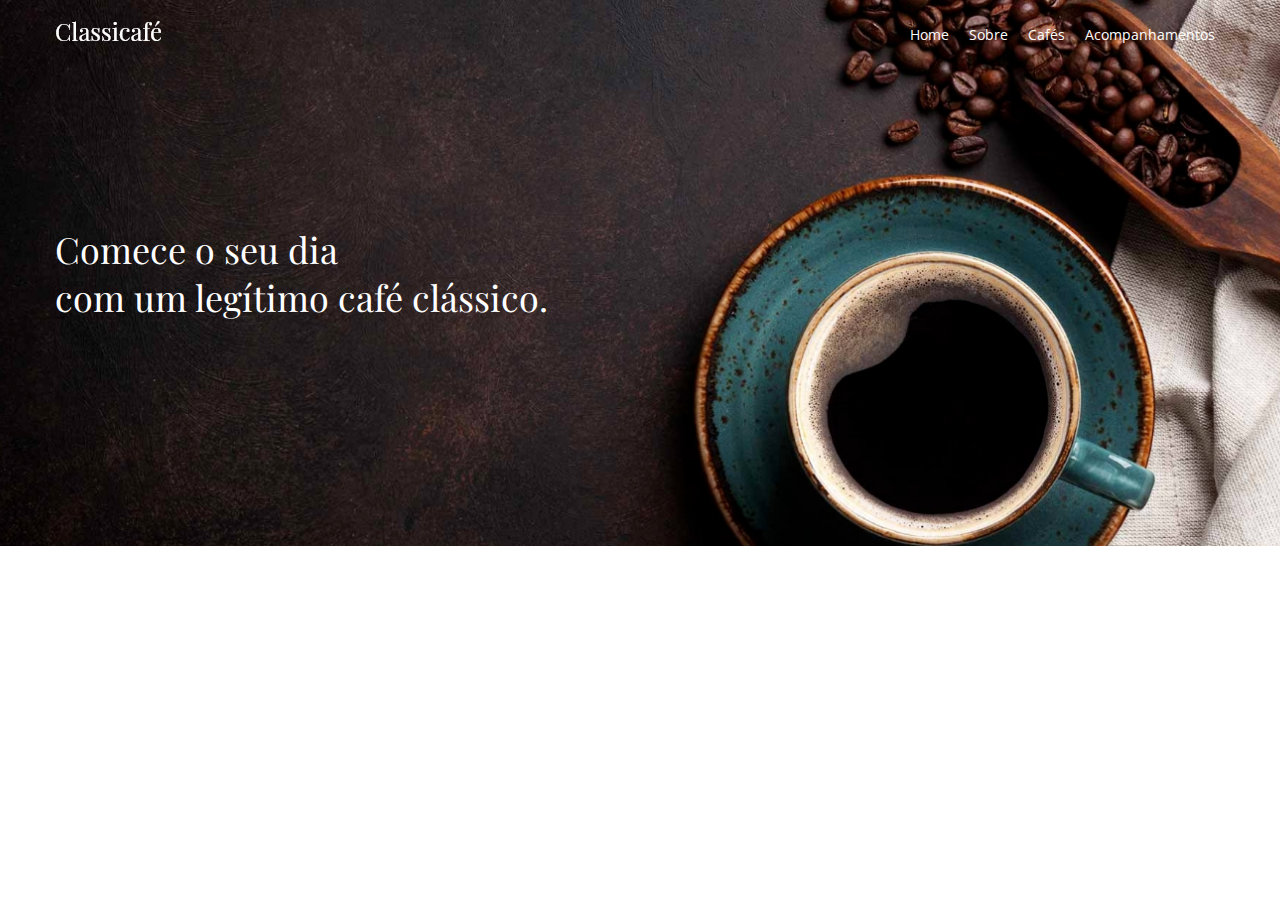
==== index.html @ 206b1750 "Initial commit" ====
<!DOCTYPE html>
<html>

<head>
    <title>Classicafé</title>
    <meta charset="utf-8">
    <meta name="viewport" content="width=device-width, initial-scale=1, shrink-to-fit=no">
    <link rel="stylesheet" type="text/css" href="css/style.css">
</head>

<body>

    <header class="menu">
        <div class="container">
            <a class="menu-logo" href="#"><img src="img/logo.png" alt="Classicafé"></a>
            <nav class="menu-nav">
                <ul>
                    <li><a href="#">Home</a></li>
                    <li><a href="#">Sobre</a></li>
                    <li><a href="#">Cafés</a></li>
                    <li><a href="#">Acompanhamentos</a></li>
                </ul>
            </nav>
        </div>
    </header>

    <main class="intro">
        <div class="container">
            <h1>Comece o seu dia <br>com um legítimo café clássico.</h1>
        </div>
    </main>

</body>

</html>
---- css/style.css ----
@import url('https://fonts.googleapis.com/css?family=Playfair+Display&display=swap');
@import url('https://fonts.googleapis.com/css?family=Open+Sans&display=swap');

/* Reset */

body, h1, h2, h3, p, ul {
    padding: 0px;
    margin: 0px;
}

body {
    font-family: 'Playfair Display', serif;
    color: #252525;
}

* {
    box-sizing: border-box;
}

.container {
    display: flex;
    max-width: 1170px;
    margin: 0 auto;
}

/* Menu */

.menu {
    background: transparent;
    padding: 15px 0;
    position: absolute;
    width: 100%;
}

.menu-nav a {
    text-decoration: none;
    color: #fff;
    font-family: 'Open Sans', sans-serif;
    font-size: 0.875em;
    padding: 10px;
}

.menu-nav {
    flex: 1;
    align-self: center;
}

.menu-nav ul {
    float: right;
    display: flex;
    list-style: none;
}

/* Intro */

.intro {
    background: url('../img/bg-intro.jpg') no-repeat center center;
    background-size: cover;
    color: #fff;
    padding: 225px 0;
}

.intro h1{
    font-size: 2.25em;
    font-weight: normal;
}
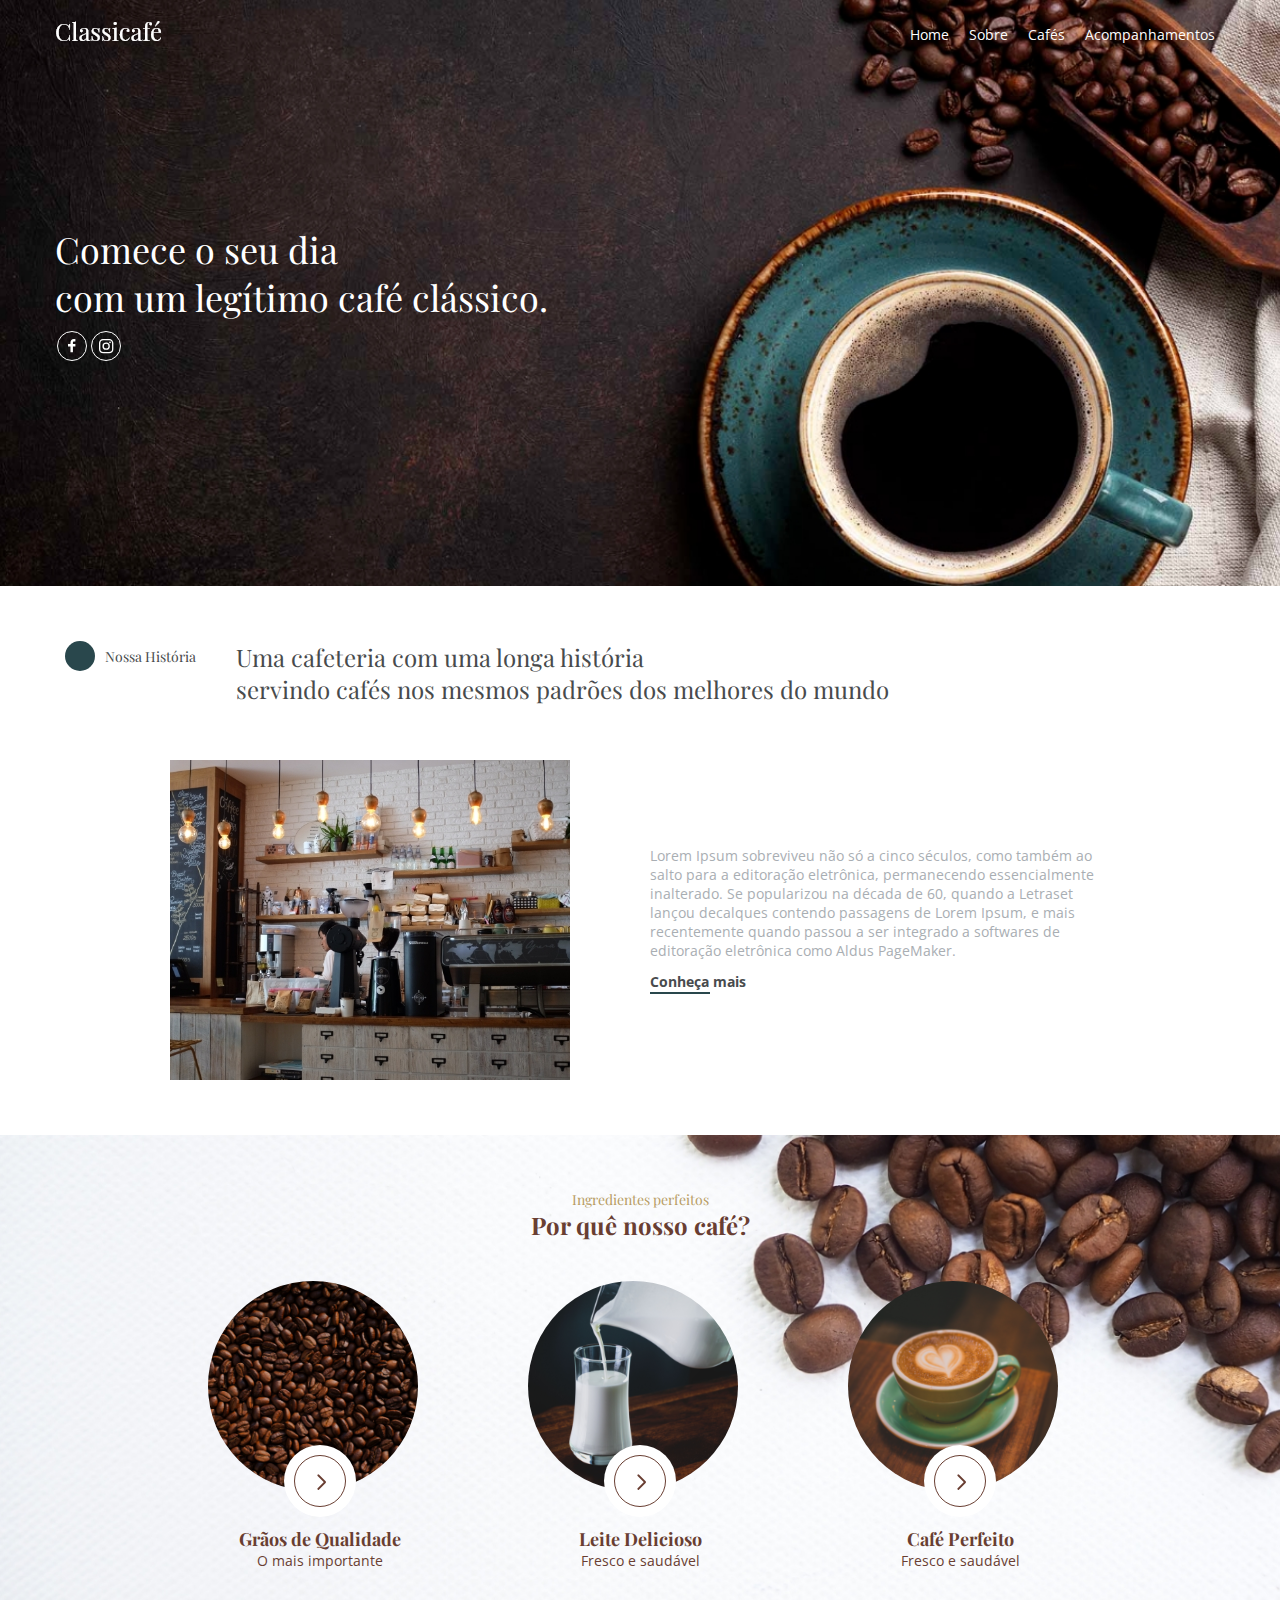
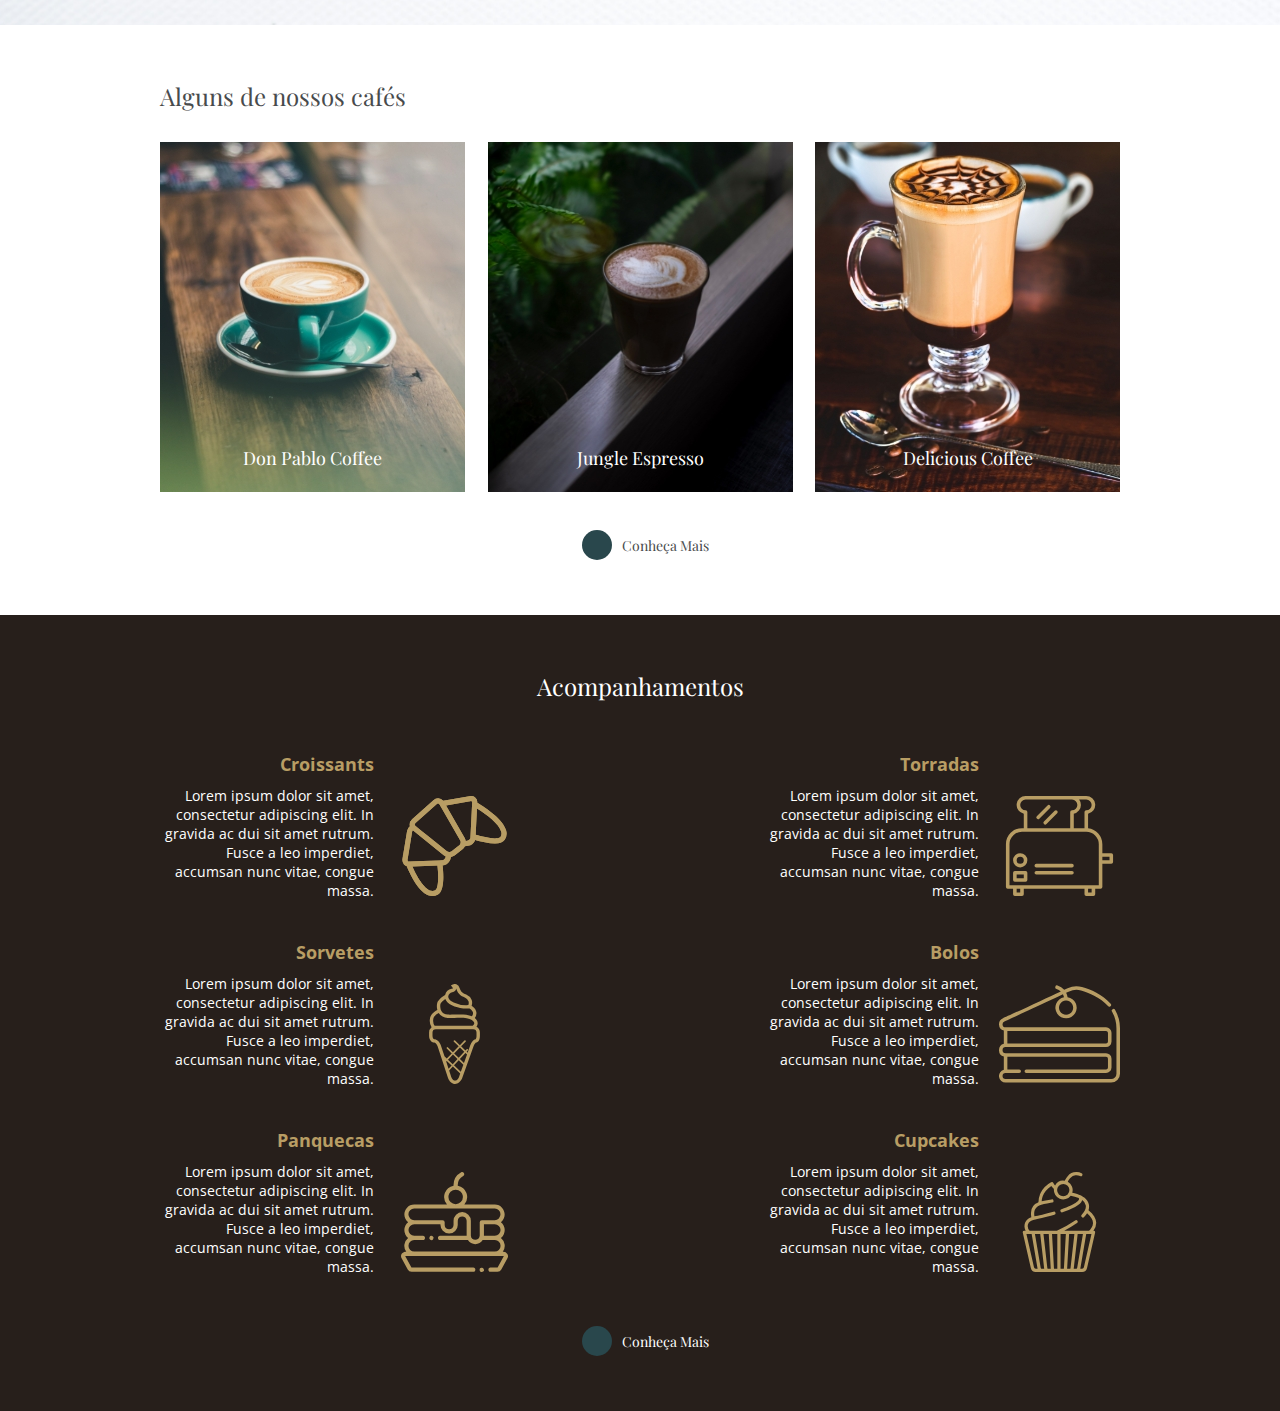
==== commit 0b238aa0: "Added sobre, ingredientes perfeitos, cafes and acompanhamentos sections" ====
--- a/index.html
+++ b/index.html
@@ -25,10 +25,154 @@
     </header>
 
     <main class="intro">
-        <div class="container">
+        <div class="intro-texto container">
             <h1>Comece o seu dia <br>com um legítimo café clássico.</h1>
+            <div class="redes-sociais">
+                <a href="https://www.facebook.com/" target="_blank"><i class="fa fa-facebook"></i></a>
+                <a href="https://www.instagram.com/" target="_blank"><i class="fa fa-instagram"></i></a>
+            </div>
         </div>
     </main>
+
+    <section class="sobre">
+        <div class="sobre-titulo container">
+            <a href="#">
+                <p>Nossa História</p>
+            </a>
+            <h2>Uma cafeteria com uma longa história <br>servindo cafés nos mesmos padrões dos melhores do mundo
+            </h2>
+        </div>
+
+        <div class="sobre-conteudo container">
+            <div class="sobre-img">
+                <img src="img/sobre/sobre-ambiente.jpg" alt="Ambiente da Classicafé">
+            </div>
+            <div class="sobre-info">
+                <p>Lorem Ipsum sobreviveu não só a cinco séculos, como também ao salto para a editoração eletrônica,
+                    permanecendo essencialmente inalterado. Se popularizou na década de 60, quando a Letraset lançou
+                    decalques contendo passagens de Lorem Ipsum, e mais recentemente quando passou a ser integrado a
+                    softwares de editoração eletrônica como Aldus PageMaker.</p>
+                <a href="#">Conheça mais</a>
+            </div>
+        </div>
+    </section>
+
+    <section class="ingredientes-perfeitos">
+        <h3>Ingredientes perfeitos</h3>
+        <h2>Por quê nosso café?</h2>
+        <div class="container">
+            <div class="ingredientes-item">
+                <img src="img/ingredientes-perfeitos/ingredientes-item-1.png" alt="Grãos de café">
+                <a href="#"><img class="play-icon" src="img/ingredientes-perfeitos/play.png" alt=""></a>
+                <h2>Grãos de Qualidade</h2>
+                <p>O mais importante</p>
+            </div>
+            <div class="ingredientes-item">
+                <img src="img/ingredientes-perfeitos/ingredientes-item-2.png" alt="Leite fresco">
+                <a href="#"><img class="play-icon" src="img/ingredientes-perfeitos/play.png" alt=""></a>
+                <h2>Leite Delicioso</h2>
+                <p>Fresco e saudável</p>
+            </div>
+            <div class="ingredientes-item">
+                <img src="img/ingredientes-perfeitos/ingredientes-item-3.png" alt="Café perfeito">
+                <a href="#"><img class="play-icon" src="img/ingredientes-perfeitos/play.png" alt=""></a>
+                <h2>Café Perfeito</h2>
+                <p>Fresco e saudável</p>
+            </div>
+        </div>
+        <div></div>
+    </section>
+
+    <section class="cafes">
+        <h2>Alguns de nossos cafés</h2>
+        <div class="container">
+            <div class="cafes-item">
+                <img src="img/cafes/cafe-item-1.jpg" alt="Don Pablo Coffee">
+                <p>Don Pablo Coffee</p>
+            </div>
+            <div class="cafes-item">
+                <img src="img/cafes/cafe-item-2.jpg" alt="Jungle Espresso">
+                <p>Jungle Espresso</p>
+            </div>
+            <div class="cafes-item">
+                <img src="img/cafes/cafe-item-3.jpg" alt="Delicious Coffee">
+                <p>Delicious Coffee</p>
+            </div>
+        </div>
+        <a href="#">
+            <p>Conheça Mais</p>
+        </a>
+    </section>
+
+    <section class="acompanhamentos">
+        <h2>Acompanhamentos</h2>
+        <div class="container">
+            <div class="acompanhamentos-item">
+                <div class="acompanhamentos-item-texto">
+                    <h3>Croissants</h3>
+                    <p>Lorem ipsum dolor sit amet, consectetur adipiscing elit. In gravida ac dui sit amet rutrum. Fusce
+                        a
+                        leo imperdiet, accumsan nunc vitae, congue massa.</p>
+                </div>
+                <img src="img/acompanhamentos/croissant.svg" alt="">
+            </div>
+            <div class="acompanhamentos-item">
+                <div class="acompanhamentos-item-texto">
+                    <h3>Torradas</h3>
+                    <p>Lorem ipsum dolor sit amet, consectetur adipiscing elit. In gravida ac dui sit amet rutrum. Fusce
+                        a
+                        leo imperdiet, accumsan nunc vitae, congue massa.</p>
+                </div>
+                <img src="img/acompanhamentos/torrada.svg" alt="">
+            </div>
+
+        </div>
+        <div class="container">
+            <div class="acompanhamentos-item">
+                <div class="acompanhamentos-item-texto">
+                    <h3>Sorvetes</h3>
+                    <p>Lorem ipsum dolor sit amet, consectetur adipiscing elit. In gravida ac dui sit amet rutrum. Fusce
+                        a
+                        leo imperdiet, accumsan nunc vitae, congue massa.</p>
+                </div>
+                <img src="img/acompanhamentos/sorvete.svg" alt="">
+            </div>
+            <div class="acompanhamentos-item">
+                <div class="acompanhamentos-item-texto">
+                    <h3>Bolos</h3>
+                    <p>Lorem ipsum dolor sit amet, consectetur adipiscing elit. In gravida ac dui sit amet rutrum. Fusce
+                        a
+                        leo imperdiet, accumsan nunc vitae, congue massa.</p>
+                </div>
+                <img src="img/acompanhamentos/bolo.svg" alt="">
+            </div>
+
+        </div>
+        <div class="container">
+            <div class="acompanhamentos-item">
+                <div class="acompanhamentos-item-texto">
+                    <h3>Panquecas</h3>
+                    <p>Lorem ipsum dolor sit amet, consectetur adipiscing elit. In gravida ac dui sit amet rutrum. Fusce
+                        a
+                        leo imperdiet, accumsan nunc vitae, congue massa.</p>
+                </div>
+                <img src="img/acompanhamentos/panqueca.svg" alt="">
+            </div>
+            <div class="acompanhamentos-item">
+                <div class="acompanhamentos-item-texto">
+                    <h3>Cupcakes</h3>
+                    <p>Lorem ipsum dolor sit amet, consectetur adipiscing elit. In gravida ac dui sit amet rutrum. Fusce
+                        a
+                        leo imperdiet, accumsan nunc vitae, congue massa.</p>
+                </div>
+                <img src="img/acompanhamentos/cupcake.svg" alt="">
+            </div>
+
+        </div>
+        <a href="#">
+            <p>Conheça Mais</p>
+        </a>
+    </section>
 
 </body>
 
--- a/css/style.css
+++ b/css/style.css
@@ -21,6 +21,16 @@
     display: flex;
     max-width: 1170px;
     margin: 0 auto;
+}
+
+p {
+    font-family: 'Open Sans', sans-serif;
+    font-weight: normal;
+    font-size: 0.875em;
+}
+
+a {
+    text-decoration: none;
 }
 
 /* Menu */
@@ -40,6 +50,10 @@
     padding: 10px;
 }
 
+.menu-nav a:hover {
+    color: #B89D64;
+}
+
 .menu-nav {
     flex: 1;
     align-self: center;
@@ -60,7 +74,306 @@
     padding: 225px 0;
 }
 
-.intro h1{
+.intro-texto{
+    flex-direction: column;
+}
+
+.intro-texto h1{
     font-size: 2.25em;
     font-weight: normal;
-}
+    margin-bottom: 10px;
+}
+
+.redes-sociais {
+    display: flex;
+}
+
+.intro-texto a{
+    line-height: 35px;
+    width: 30px;
+    height: 30px;
+    margin: 0 2px;
+    text-align: center;
+    color: #FFF;
+    border: 1px solid #FFF;
+    border-radius: 50%;
+}
+
+.redes-sociais a:hover{
+    border:1px solid #B89D64;
+}
+
+.fa-facebook:before{
+    content: url("../img/redes-sociais/fb-icone.svg");
+}
+
+.fa-instagram:before{
+    content: url("../img/redes-sociais/ig-icone.svg");
+}
+
+/* Sobre */
+
+.sobre-titulo {
+    padding: 55px 0;
+}
+
+.sobre-titulo a {
+    display: flex;
+    align-self: flex-start;
+    text-decoration: none;
+}
+
+.sobre-titulo a::before {
+    content: '';
+    width: 30px;
+	height: 30px;
+	background: #29474C;
+    border-radius: 50%;
+    margin: 0 10px;
+    flex-shrink: 0;
+}
+
+.sobre-titulo a p {
+    align-self: center;
+    color: #484B4D;
+    font-family: 'Playfair Display', serif;
+}
+
+.sobre-titulo h2 {
+    align-self: auto;
+    font-size: 1.5em;
+    font-weight: normal;
+    color: #484B4D;
+    margin-left: 40px;
+}
+
+.sobre-conteudo{
+    justify-content: center;
+    max-width: 960px;
+    margin-bottom: 55px;
+}
+
+.sobre-img, .sobre-info {
+    flex: 1;
+    margin: 0 10px;
+}
+
+.sobre-img img {
+    display: block;
+    max-width: 100%;
+}
+
+.sobre-info {
+    align-self: center;
+}
+
+.sobre-info p{
+    margin-bottom: 10px;
+    color: #A9AEB3;
+}
+
+.sobre-info a {
+    font-family: 'Open Sans', sans-serif;
+    color: #484B4D;
+    font-weight: bold;
+    font-size: 0.875em;
+}
+
+.sobre-info a::after {
+    content: '';
+	display: block;
+	width: 60px;
+	height: 2px;
+	background: #29474C;
+	margin-top: 1px;
+}
+
+/* Ingredientes perfeitos */
+
+.ingredientes-perfeitos {
+    background: url('../img/ingredientes-perfeitos/bg-ingredientes-perfeitos.jpg') no-repeat center center;
+    background-size: cover;
+    text-align: center;
+    padding: 55px 0;
+}
+
+.ingredientes-perfeitos h3{
+    font-size: 0.875em;
+    font-weight: normal;
+    color: #B89D64;
+}
+
+.ingredientes-perfeitos > h2{
+    font-size: 1.5em;
+    font-weight: bold;
+    color: #693E32;
+    margin-bottom: 40px;
+}
+
+.ingredientes-perfeitos .container {
+    max-width: 960px;
+}
+
+.ingredientes-item {
+	flex: 1;
+    margin: 0 10px 0 10px;
+}
+
+.ingredientes-item .play-icon{
+    position: relative;
+    left: -105px;
+    z-index: 1;
+}
+
+.ingredientes-item h2::before {
+    content: '';
+    display: block;
+    width: 50px;
+    height: 50px;
+    background: #fff;
+    border-radius: 50%;
+    border: 1px solid #693E32;
+    box-shadow: 0 0 0 10px #fff;
+    margin: -40px auto 20px auto;
+    position: relative;
+}
+
+.ingredientes-item h2 {
+    text-align: center;
+    font-size: 1.125em;
+    font-weight: bold;
+    color: #693E32;
+}
+
+.ingredientes-item p {
+    color: #693E32;
+}
+
+/* Cafés */
+
+.cafes {
+    padding: 55px 0;
+    text-align: center;
+}
+
+.cafes .container {
+    max-width: 960px;
+    justify-content: space-between;
+}
+
+.cafes h2{
+    display: flex;
+    max-width: 960px;
+    margin: 0 auto 30px auto;
+    color: #484B4D;
+    font-weight: normal;
+}
+
+.cafes-item {
+    flex: 1;
+    max-width: 305px;
+}
+
+.cafes-item p {
+    text-align: center;
+    font-family: 'Playfair Display', serif;
+    font-size: 1.125em;
+    color: #fff;
+    position: relative;
+    top: -50px;
+}
+
+.cafes a {
+    display: flex;
+    text-decoration: none;
+    justify-content: center;
+    margin-top: 10px;
+}
+
+.cafes a::before {
+    content: '';
+    width: 30px;
+	height: 30px;
+	background: #29474C;
+    border-radius: 50%;
+    margin: 0 10px;
+    flex-shrink: 0;
+}
+
+.cafes a p {
+    align-self: center;
+    color: #484B4D;
+    font-family: 'Playfair Display', serif;
+}
+
+/* Acompanhamentos */
+
+.acompanhamentos {
+    background: #271F1B;
+    text-align: center;
+    padding: 55px 0;
+}
+
+.acompanhamentos .container {
+    justify-content: space-between;
+    max-width: 960px;
+}
+
+.acompanhamentos h2 {
+    font-weight: normal;
+    color: #fff;
+    margin-bottom: 50px;
+}
+
+.acompanhamentos h3 {
+    font-family: 'Open Sans', sans-serif;
+    color: #B89D64;
+    font-weight: bold;
+    font-size: 1.125em;
+    margin-bottom: 10px;
+}
+
+.acompanhamentos-item-texto p {
+    color: #fff;
+    margin-bottom: 40px;
+}
+
+.acompanhamentos-item {
+    display: flex;
+    max-width: 355px;
+    flex-shrink: 0;
+}
+
+.acompanhamentos-item img{
+    margin-left: 20px;
+}
+
+.acompanhamentos-item-texto {
+    display: flex;
+    flex-direction: column;
+    align-items: flex-end;
+    text-align: right;
+}
+
+.acompanhamentos a {
+    display: flex;
+    text-decoration: none;
+    justify-content: center;
+    margin-top: 10px;
+}
+
+.acompanhamentos a::before {
+    content: '';
+    width: 30px;
+	height: 30px;
+	background: #29474C;
+    border-radius: 50%;
+    margin: 0 10px;
+    flex-shrink: 0;
+}
+
+.acompanhamentos a p {
+    align-self: center;
+    color: #fff;
+    font-family: 'Playfair Display', serif;
+}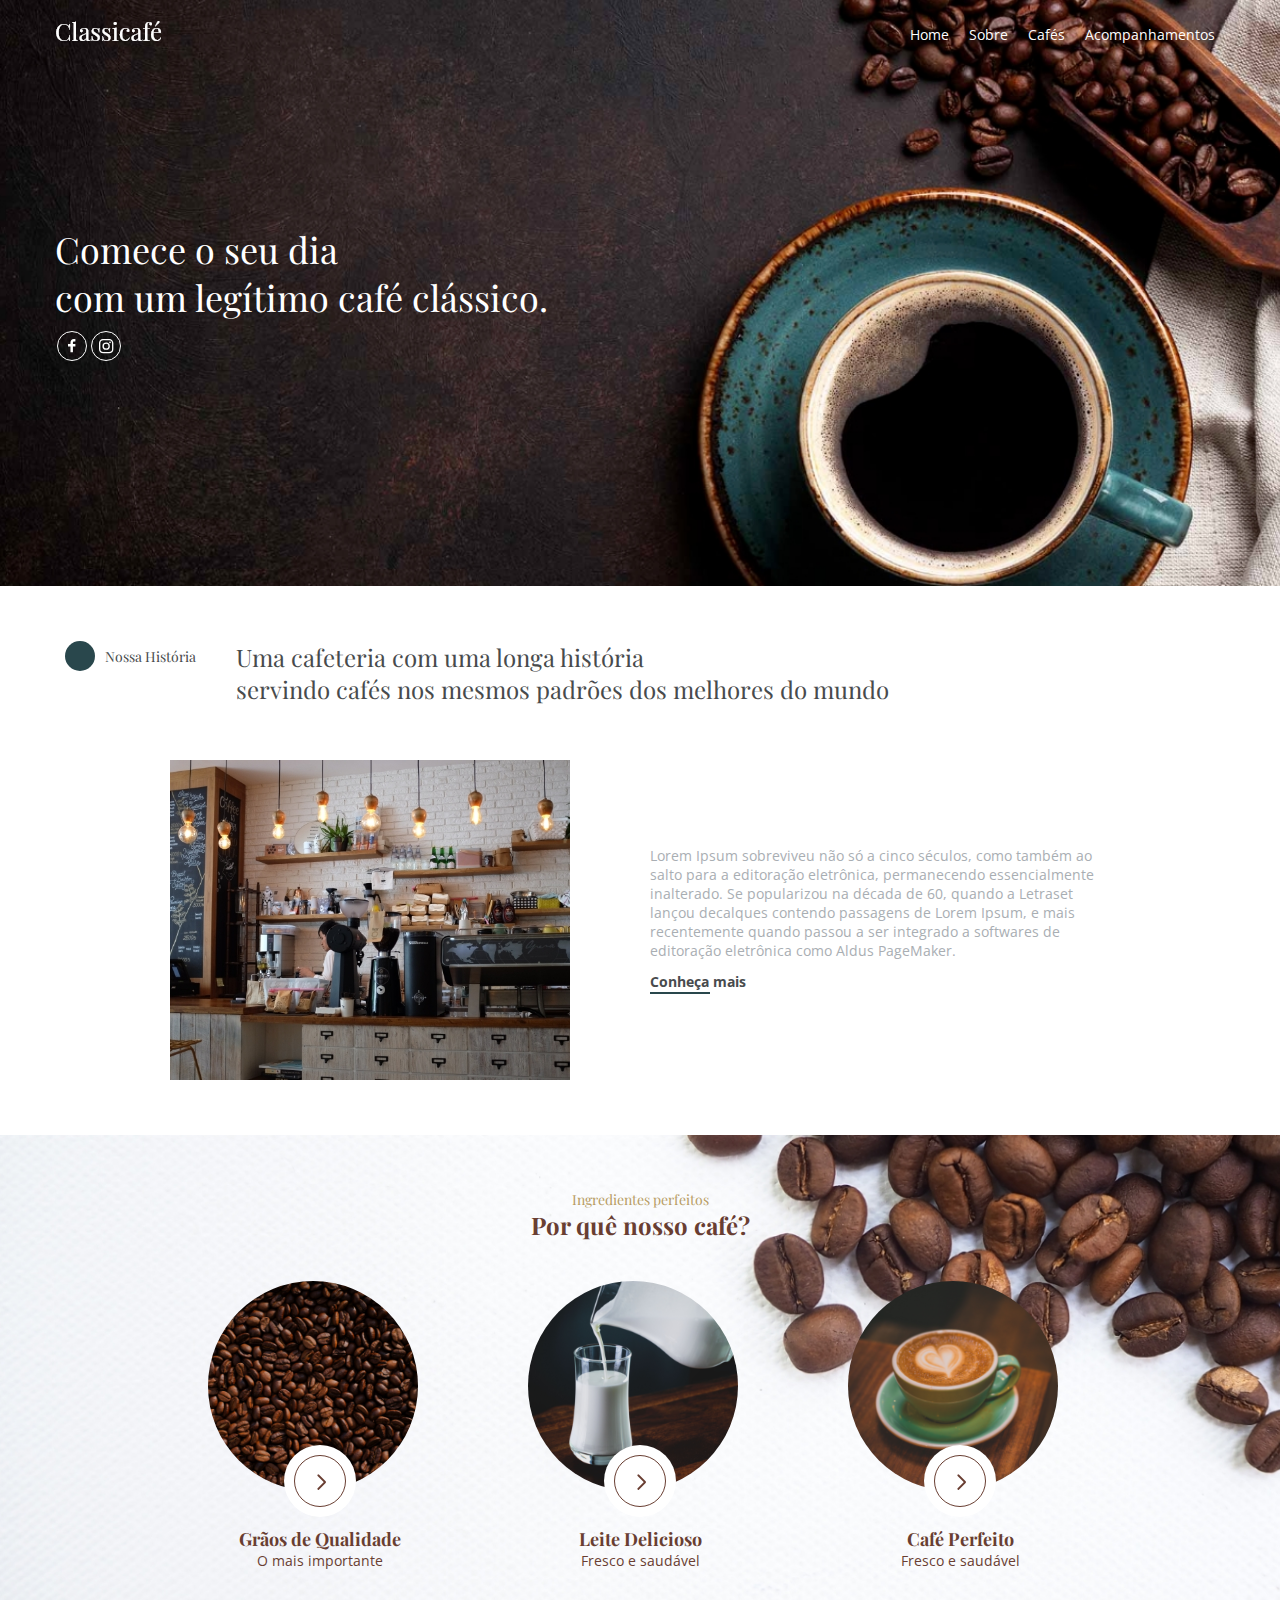
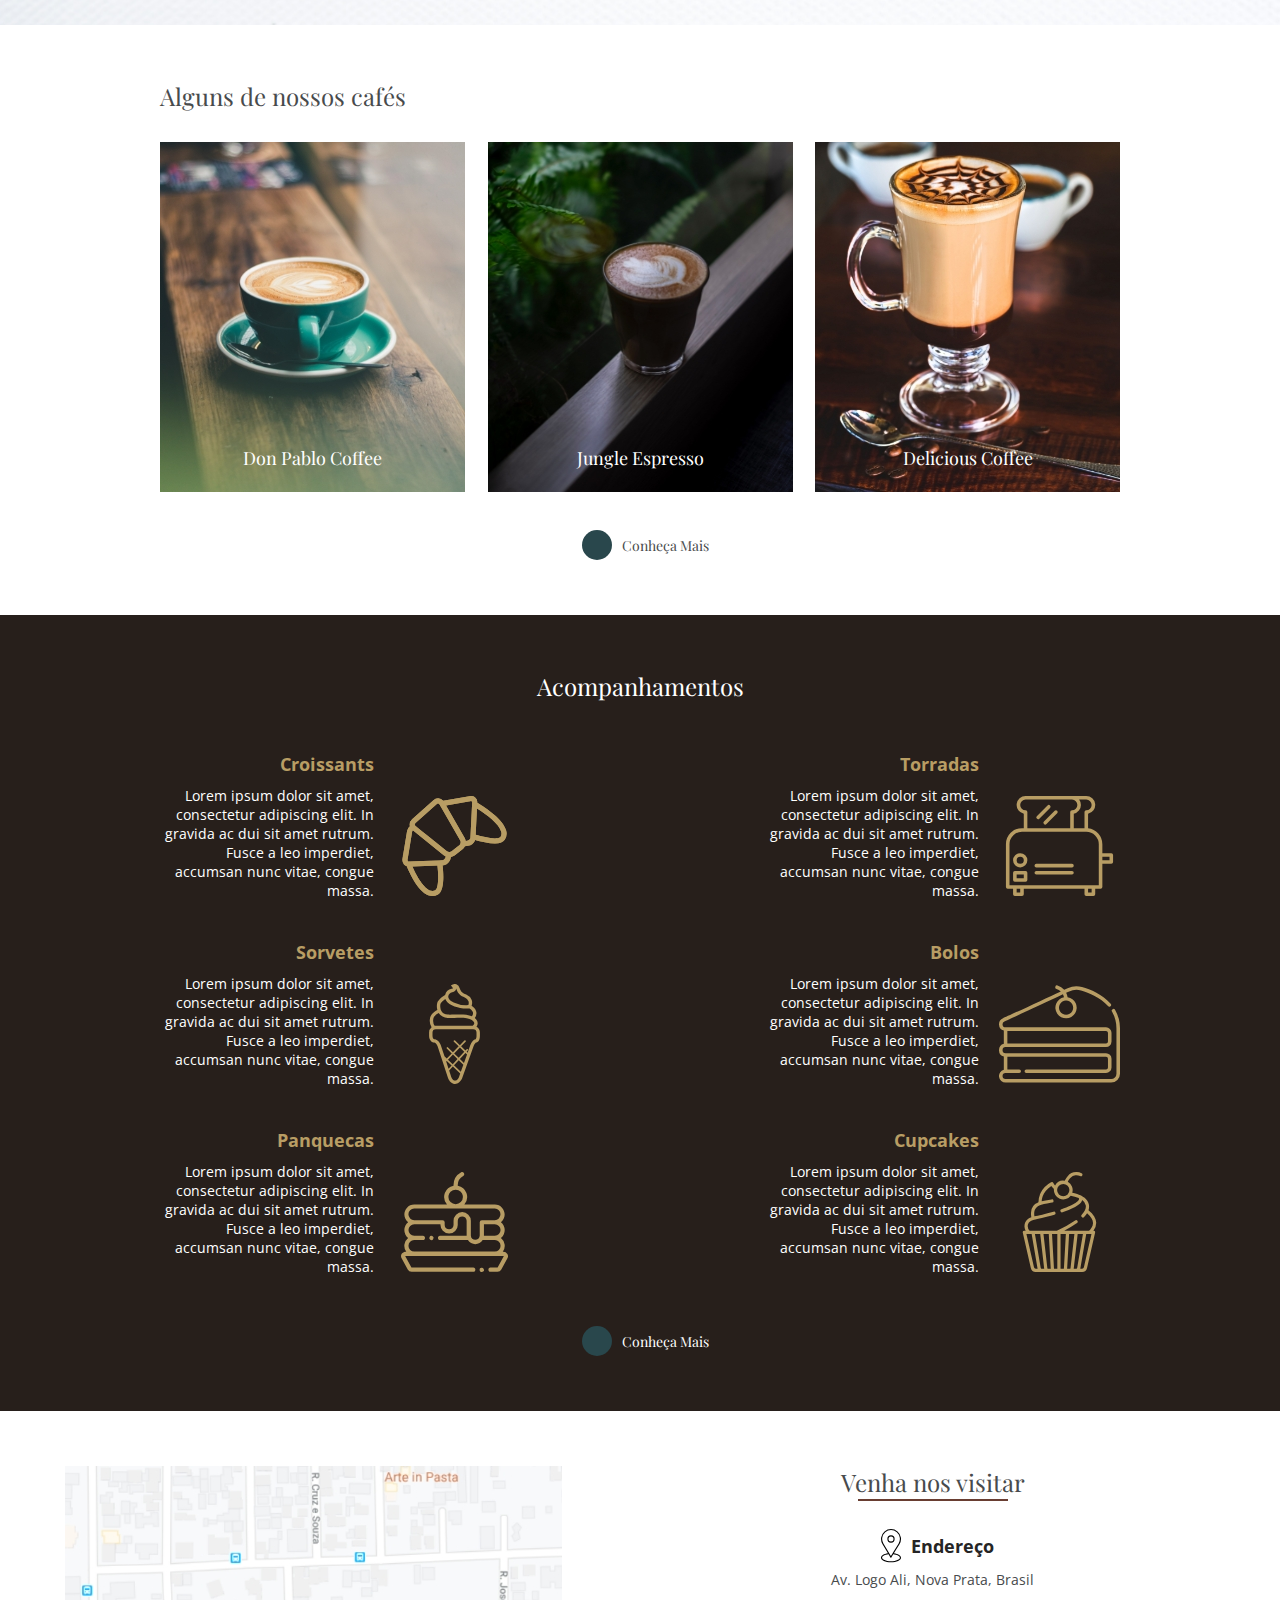
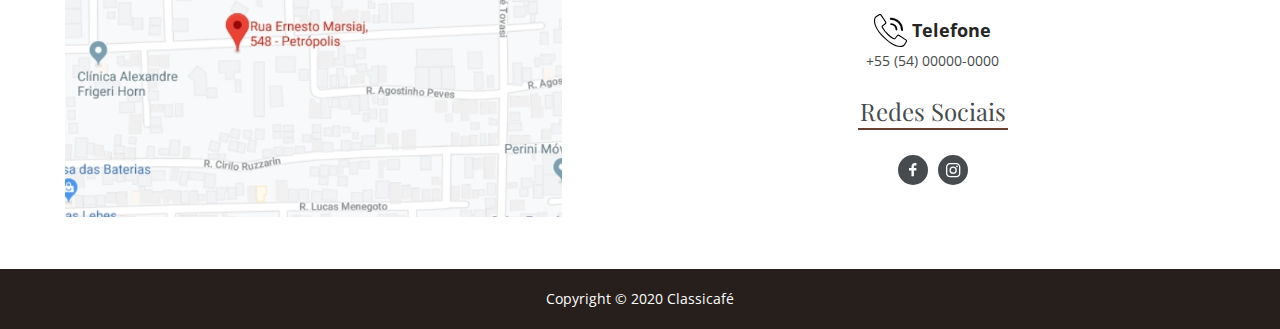
==== commit 2d25b17f: "Finished home page and added acompanhamentos, cafes page" ====
--- a/index.html
+++ b/index.html
@@ -12,13 +12,13 @@
 
     <header class="menu">
         <div class="container">
-            <a class="menu-logo" href="#"><img src="img/logo.png" alt="Classicafé"></a>
+            <a class="menu-logo" href="index.html"><img src="img/logo.png" alt="Classicafé"></a>
             <nav class="menu-nav">
                 <ul>
-                    <li><a href="#">Home</a></li>
-                    <li><a href="#">Sobre</a></li>
-                    <li><a href="#">Cafés</a></li>
-                    <li><a href="#">Acompanhamentos</a></li>
+                    <li><a href="index.html">Home</a></li>
+                    <li><a href="index.html">Sobre</a></li>
+                    <li><a href="cafes.html">Cafés</a></li>
+                    <li><a href="acompanhamentos.html">Acompanhamentos</a></li>
                 </ul>
             </nav>
         </div>
@@ -99,7 +99,7 @@
                 <p>Delicious Coffee</p>
             </div>
         </div>
-        <a href="#">
+        <a href="cafes.html">
             <p>Conheça Mais</p>
         </a>
     </section>
@@ -169,11 +169,56 @@
             </div>
 
         </div>
-        <a href="#">
+        <a href="acompanhamentos.html">
             <p>Conheça Mais</p>
         </a>
     </section>
 
+    <section class="contato">
+        <div class="contato-conteudo container">
+            <div class="contato-img">
+                <a href="https://www.google.com.br/maps/preview" target="_blank">
+                    <img src="img/contato/bg-mapa.jpg" alt="Mapa Classicafé">
+                </a>
+            </div>
+            <div class="contato-info">
+                <h2>Venha nos visitar</h2>
+                <div class="endereco">
+                    <div class="header-endereco">
+                        <i class="endereco-icone"></i>
+                        <h3>Endereço</h3>
+                    </div>
+                    <p>Av. Logo Ali, Nova Prata, Brasil</p>
+                </div>
+
+                <div class="telefone">
+                    <div class="header-telefone">
+                        <i class="telefone-icone"></i>
+                        <h3>Telefone</h3>
+                    </div>
+                    <p>+55 (54) 00000-0000</p>
+                </div>
+
+                <h2>Redes Sociais</h2>
+                <div class="redes-sociais">
+                    <a href="https://www.facebook.com/" target="_blank"><i class="fa fa-facebook"></i></a>
+                    <a href="https://www.instagram.com/" target="_blank"><i class="fa fa-instagram"></i></a>
+                </div>
+            </div>
+        </div>
+    </section>
+
+    <footer>
+
+        <div class="footer">
+            <div class="copy">
+                <p>Copyright © 2020 Classicafé</p>
+            </div>
+            <!-- Fecha Copyright -->
+        </div>
+
+    </footer>
+
 </body>
 
 </html>--- a/css/style.css
+++ b/css/style.css
@@ -1,7 +1,7 @@
 @import url('https://fonts.googleapis.com/css?family=Playfair+Display&display=swap');
 @import url('https://fonts.googleapis.com/css?family=Open+Sans&display=swap');
 
-/* Reset */
+/* Reset e Estilos Gerais*/
 
 body, h1, h2, h3, p, ul {
     padding: 0px;
@@ -31,6 +31,10 @@
 
 a {
     text-decoration: none;
+}
+
+html{
+    scroll-behavior: smooth;
 }
 
 /* Menu */
@@ -54,6 +58,10 @@
     color: #B89D64;
 }
 
+.menu-nav a.menu_ativo {
+    color: #B89D64;
+}
+
 .menu-nav {
     flex: 1;
     align-self: center;
@@ -88,7 +96,7 @@
     display: flex;
 }
 
-.intro-texto a{
+.redes-sociais a{
     line-height: 35px;
     width: 30px;
     height: 30px;
@@ -376,4 +384,109 @@
     align-self: center;
     color: #fff;
     font-family: 'Playfair Display', serif;
-}+}
+
+/* Contato */
+
+.contato {
+    padding: 55px 0;
+}
+
+.contato-info{
+    display: flex;
+    flex-direction: column;
+}
+
+.contato-conteudo{
+    justify-content: center;
+}
+
+.contato-img, .contato-info {
+    flex: 1;
+    margin: 0 10px;
+}
+
+.contato-img img {
+    display: block;
+    max-width: 100%;
+}
+
+.contato-info {
+    text-align: center;
+}
+
+.contato h2{
+    font-weight: normal;
+    color: #484B4D;
+}
+
+.contato h2::after {
+    content: '';
+    display: block;
+	width: 150px;
+	height: 2px;
+	background: #693E32;
+	margin: 1px auto 25px auto;
+}
+
+.contato-info {
+    flex: 1;
+}
+
+.contato-info .redes-sociais {
+    justify-content: center;
+    align-self: center;
+}
+
+.header-endereco, .header-telefone {
+    display: flex;
+    align-items: center;
+    justify-content: center;
+}
+
+.endereco-icone:before{
+    content: url("../img/contato/endereco-icone.svg");
+}
+
+.telefone-icone:before{
+    content: url("../img/contato/telefone-icone.svg");
+    margin-right: 5px;
+}
+
+.contato-info h3 {
+    margin-bottom: 5px;
+    font-family: 'Open Sans', sans-serif;
+    font-size: 1.125em;
+}
+
+.contato-info p {
+    margin-bottom: 25px;
+    color: #484B4D;
+}
+
+.contato-info .redes-sociais a {
+    background-color:#484B4D;
+    border: 0px;
+    margin: 0 5px;
+    line-height: 0;
+    display: flex;
+    align-items: center;
+    justify-content: center;
+}
+
+.contato-info .redes-sociais a:hover {
+    background-color:#693E32;
+}
+
+/* Footer */
+
+.copy{
+    width: 100%;
+    height: 60px;
+    background: #271F1B;
+    color: #FFF;
+    padding: 20px;
+    text-align: center;
+    margin-top: -3px;
+}
+
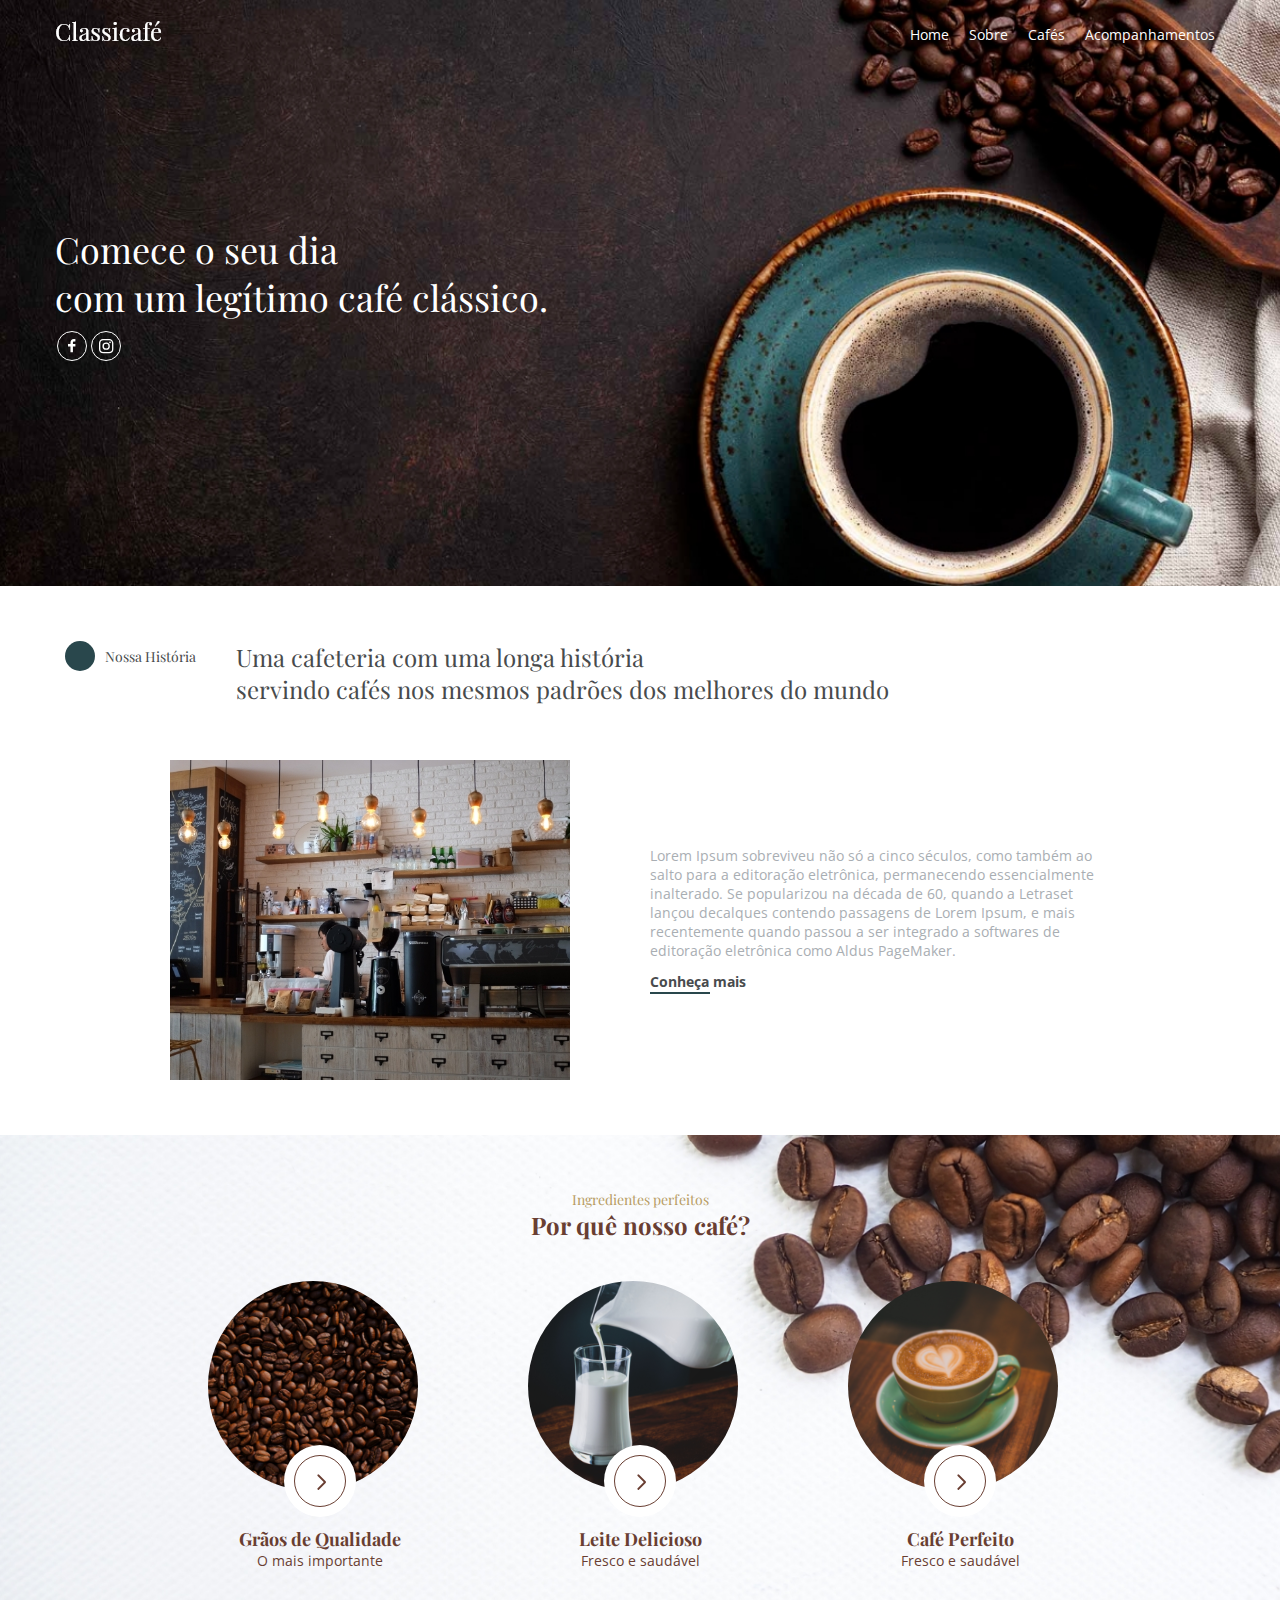
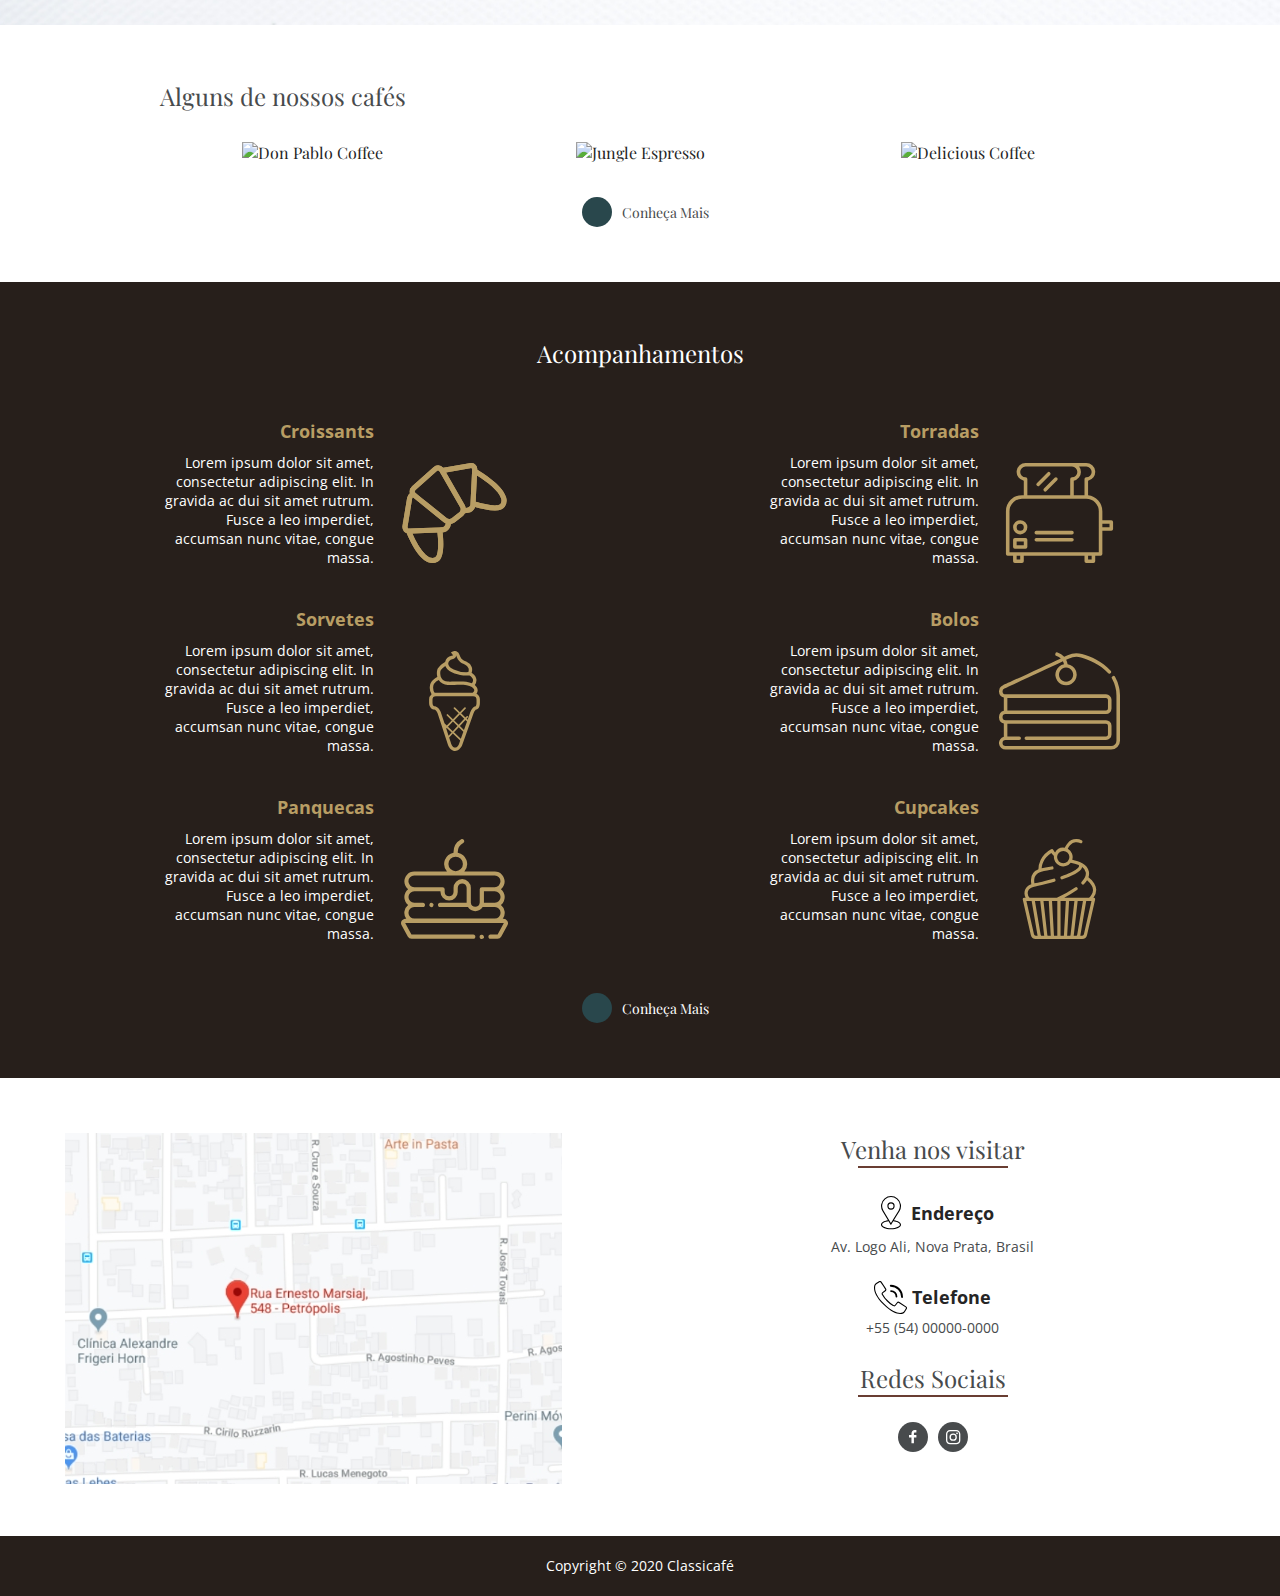
==== commit a1d9d757: "Added comments and alt tags" ====
--- a/index.html
+++ b/index.html
@@ -23,6 +23,7 @@
             </nav>
         </div>
     </header>
+    <!-- Fecha Menu -->
 
     <main class="intro">
         <div class="intro-texto container">
@@ -33,6 +34,7 @@
             </div>
         </div>
     </main>
+    <!-- Fecha Intro -->
 
     <section class="sobre">
         <div class="sobre-titulo container">
@@ -56,6 +58,7 @@
             </div>
         </div>
     </section>
+    <!-- Fecha Sobre -->
 
     <section class="ingredientes-perfeitos">
         <h3>Ingredientes perfeitos</h3>
@@ -63,39 +66,40 @@
         <div class="container">
             <div class="ingredientes-item">
                 <img src="img/ingredientes-perfeitos/ingredientes-item-1.png" alt="Grãos de café">
-                <a href="#"><img class="play-icon" src="img/ingredientes-perfeitos/play.png" alt=""></a>
+                <a href="#"><img class="play-icon" src="img/ingredientes-perfeitos/play.png"></a>
                 <h2>Grãos de Qualidade</h2>
                 <p>O mais importante</p>
             </div>
             <div class="ingredientes-item">
                 <img src="img/ingredientes-perfeitos/ingredientes-item-2.png" alt="Leite fresco">
-                <a href="#"><img class="play-icon" src="img/ingredientes-perfeitos/play.png" alt=""></a>
+                <a href="#"><img class="play-icon" src="img/ingredientes-perfeitos/play.png"></a>
                 <h2>Leite Delicioso</h2>
                 <p>Fresco e saudável</p>
             </div>
             <div class="ingredientes-item">
                 <img src="img/ingredientes-perfeitos/ingredientes-item-3.png" alt="Café perfeito">
-                <a href="#"><img class="play-icon" src="img/ingredientes-perfeitos/play.png" alt=""></a>
+                <a href="#"><img class="play-icon" src="img/ingredientes-perfeitos/play.png"></a>
                 <h2>Café Perfeito</h2>
                 <p>Fresco e saudável</p>
             </div>
         </div>
         <div></div>
     </section>
+    <!-- Fecha Ingredientes Perfeitos -->
 
     <section class="cafes">
         <h2>Alguns de nossos cafés</h2>
         <div class="container">
             <div class="cafes-item">
-                <img src="img/cafes/cafe-item-1.jpg" alt="Don Pablo Coffee">
+                <img src="img/cafes/produto-item-1.jpg" alt="Don Pablo Coffee">
                 <p>Don Pablo Coffee</p>
             </div>
             <div class="cafes-item">
-                <img src="img/cafes/cafe-item-2.jpg" alt="Jungle Espresso">
+                <img src="img/cafes/produto-item-2.jpg" alt="Jungle Espresso">
                 <p>Jungle Espresso</p>
             </div>
             <div class="cafes-item">
-                <img src="img/cafes/cafe-item-3.jpg" alt="Delicious Coffee">
+                <img src="img/cafes/produto-item-3.jpg" alt="Delicious Coffee">
                 <p>Delicious Coffee</p>
             </div>
         </div>
@@ -103,6 +107,7 @@
             <p>Conheça Mais</p>
         </a>
     </section>
+    <!-- Fecha Cafés -->
 
     <section class="acompanhamentos">
         <h2>Acompanhamentos</h2>
@@ -114,7 +119,7 @@
                         a
                         leo imperdiet, accumsan nunc vitae, congue massa.</p>
                 </div>
-                <img src="img/acompanhamentos/croissant.svg" alt="">
+                <img src="img/acompanhamentos/croissant.svg" alt="Ícone croissant">
             </div>
             <div class="acompanhamentos-item">
                 <div class="acompanhamentos-item-texto">
@@ -123,7 +128,7 @@
                         a
                         leo imperdiet, accumsan nunc vitae, congue massa.</p>
                 </div>
-                <img src="img/acompanhamentos/torrada.svg" alt="">
+                <img src="img/acompanhamentos/torrada.svg" alt="Ícone torrada">
             </div>
 
         </div>
@@ -135,7 +140,7 @@
                         a
                         leo imperdiet, accumsan nunc vitae, congue massa.</p>
                 </div>
-                <img src="img/acompanhamentos/sorvete.svg" alt="">
+                <img src="img/acompanhamentos/sorvete.svg" alt="Ícone sorvete">
             </div>
             <div class="acompanhamentos-item">
                 <div class="acompanhamentos-item-texto">
@@ -144,7 +149,7 @@
                         a
                         leo imperdiet, accumsan nunc vitae, congue massa.</p>
                 </div>
-                <img src="img/acompanhamentos/bolo.svg" alt="">
+                <img src="img/acompanhamentos/bolo.svg" alt="Ícone bolo">
             </div>
 
         </div>
@@ -156,7 +161,7 @@
                         a
                         leo imperdiet, accumsan nunc vitae, congue massa.</p>
                 </div>
-                <img src="img/acompanhamentos/panqueca.svg" alt="">
+                <img src="img/acompanhamentos/panqueca.svg" alt="Ícone panqueca">
             </div>
             <div class="acompanhamentos-item">
                 <div class="acompanhamentos-item-texto">
@@ -165,7 +170,7 @@
                         a
                         leo imperdiet, accumsan nunc vitae, congue massa.</p>
                 </div>
-                <img src="img/acompanhamentos/cupcake.svg" alt="">
+                <img src="img/acompanhamentos/cupcake.svg" alt="Ícone cupcake">
             </div>
 
         </div>
@@ -173,6 +178,7 @@
             <p>Conheça Mais</p>
         </a>
     </section>
+    <!-- Fecha Acompanhamentos -->
 
     <section class="contato">
         <div class="contato-conteudo container">
@@ -207,6 +213,7 @@
             </div>
         </div>
     </section>
+    <!-- Fecha Contato -->
 
     <footer>
 
@@ -214,10 +221,10 @@
             <div class="copy">
                 <p>Copyright © 2020 Classicafé</p>
             </div>
-            <!-- Fecha Copyright -->
         </div>
 
     </footer>
+    <!-- Fecha Footer -->
 
 </body>
 
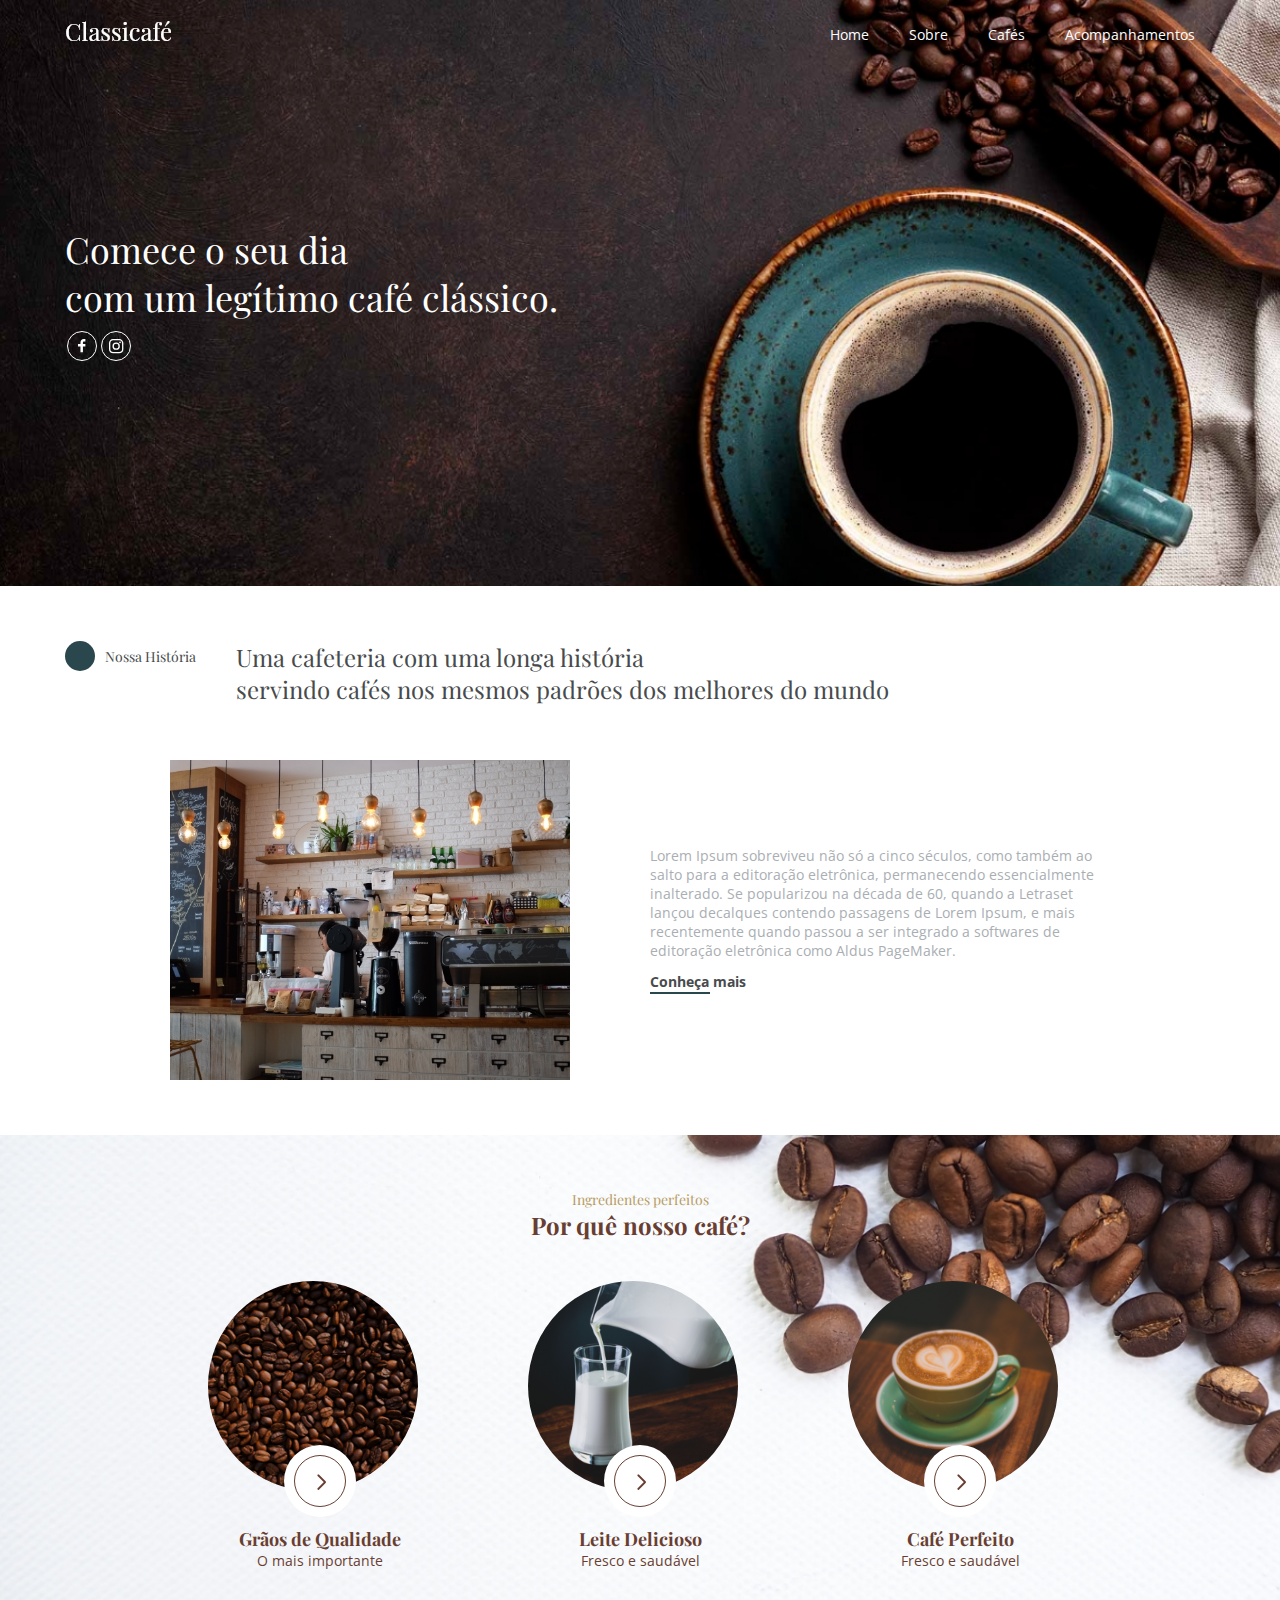
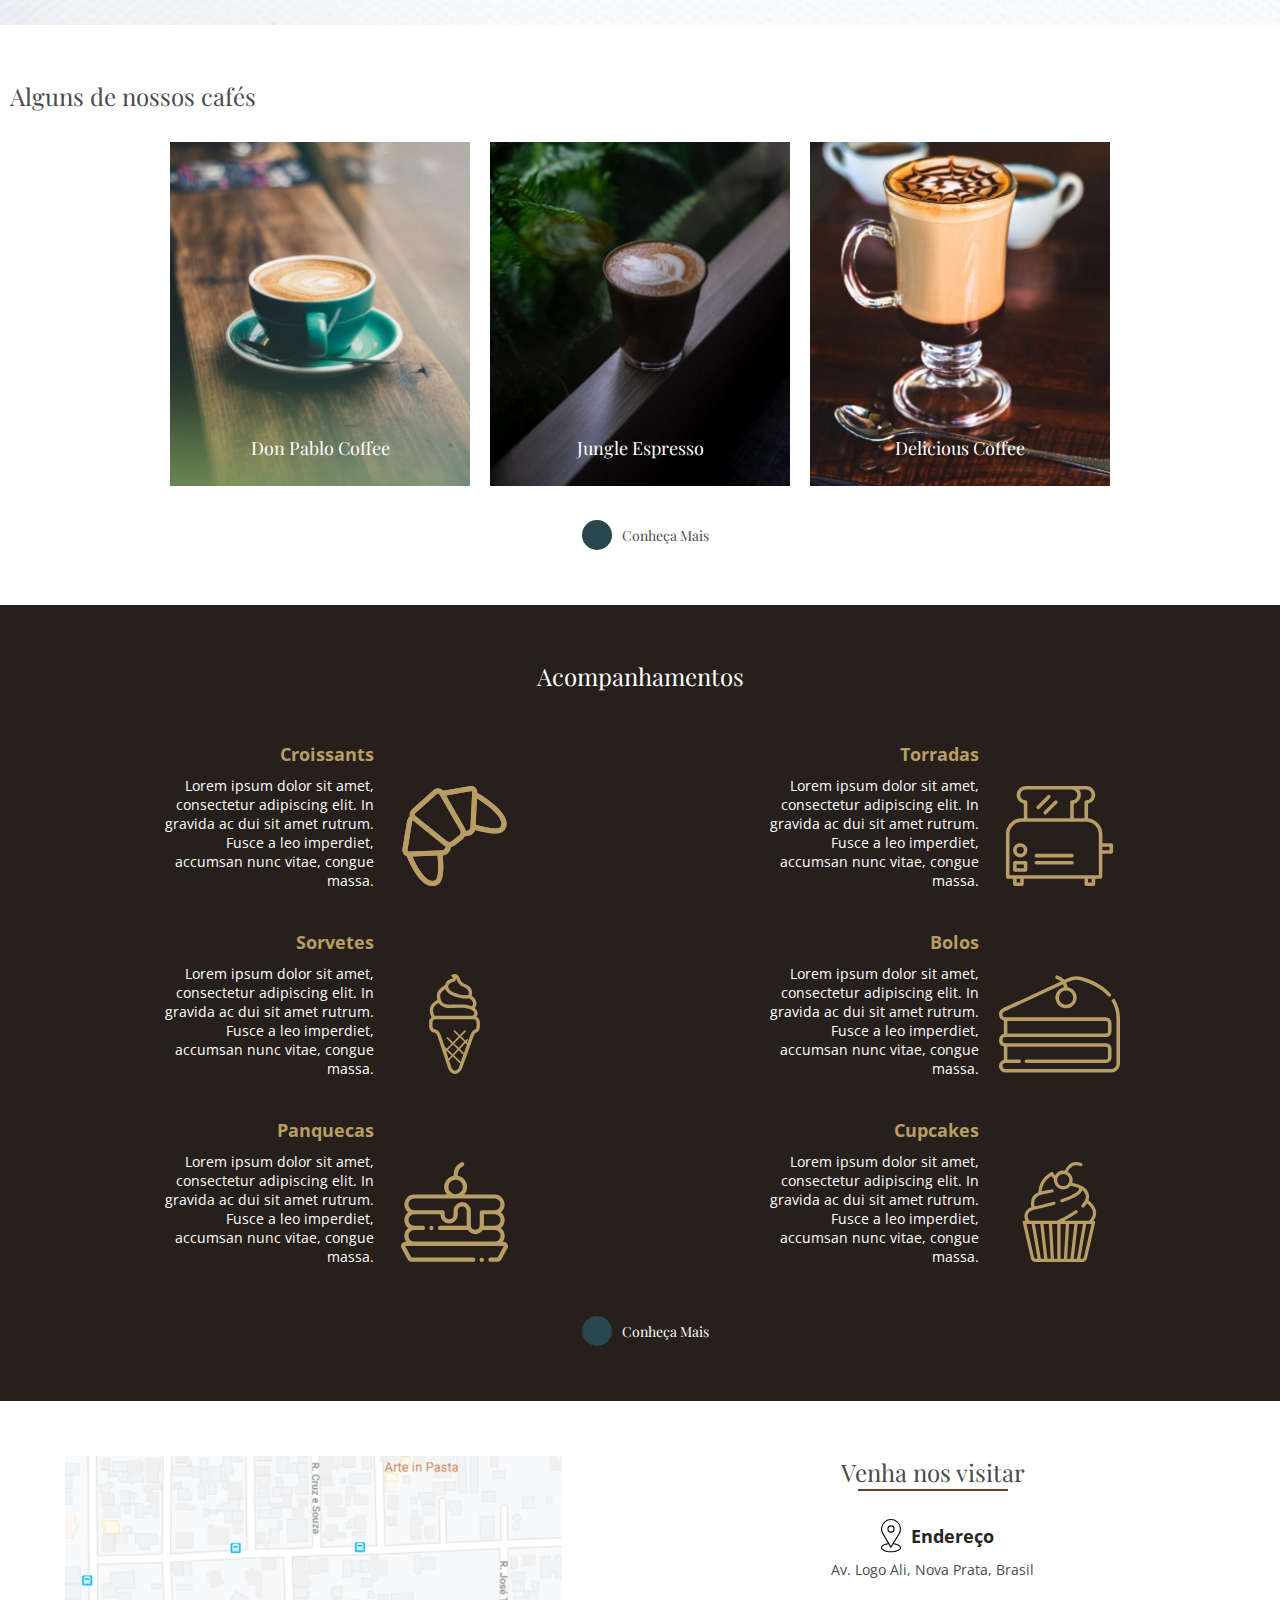
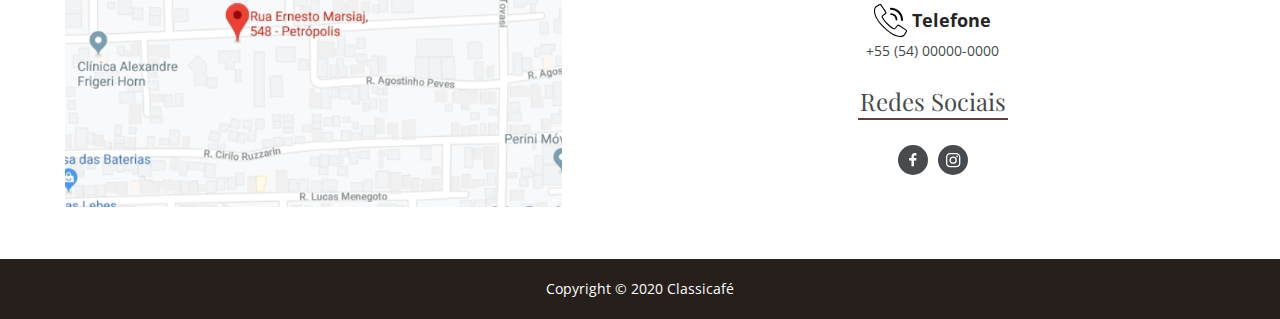
==== commit fce11d4b: "Added responsive" ====
--- a/index.html
+++ b/index.html
@@ -91,15 +91,15 @@
         <h2>Alguns de nossos cafés</h2>
         <div class="container">
             <div class="cafes-item">
-                <img src="img/cafes/produto-item-1.jpg" alt="Don Pablo Coffee">
+                <img src="img/cafes/cafe-item-1.jpg" alt="Don Pablo Coffee">
                 <p>Don Pablo Coffee</p>
             </div>
             <div class="cafes-item">
-                <img src="img/cafes/produto-item-2.jpg" alt="Jungle Espresso">
+                <img src="img/cafes/cafe-item-2.jpg" alt="Jungle Espresso">
                 <p>Jungle Espresso</p>
             </div>
             <div class="cafes-item">
-                <img src="img/cafes/produto-item-3.jpg" alt="Delicious Coffee">
+                <img src="img/cafes/cafe-item-3.jpg" alt="Delicious Coffee">
                 <p>Delicious Coffee</p>
             </div>
         </div>
--- a/css/style.css
+++ b/css/style.css
@@ -21,6 +21,13 @@
     display: flex;
     max-width: 1170px;
     margin: 0 auto;
+}
+
+@media (max-width: 739px) {
+    .container {
+        flex-direction: column;
+        max-width: 300px;
+    }
 }
 
 p {
@@ -62,8 +69,13 @@
     color: #B89D64;
 }
 
+.menu-logo {
+    margin: 0 10px;
+}
+
 .menu-nav {
     flex: 1;
+    margin: 0 10px;
     align-self: center;
 }
 
@@ -71,6 +83,11 @@
     float: right;
     display: flex;
     list-style: none;
+}
+
+.menu-nav ul li {
+    flex: 1;
+    margin: 0 10px;
 }
 
 /* Intro */
@@ -81,6 +98,12 @@
     color: #fff;
     padding: 225px 0;
 }
+@media (max-width: 739px) {
+    .intro{
+        background: url('../img/bg-intro-mobile.png') no-repeat center center;
+        padding: 150px 0;
+    }
+}
 
 .intro-texto{
     flex-direction: column;
@@ -89,11 +112,14 @@
 .intro-texto h1{
     font-size: 2.25em;
     font-weight: normal;
-    margin-bottom: 10px;
+    flex: 1;
+    margin: 0 10px 10px 10px;
 }
 
 .redes-sociais {
     display: flex;
+    flex: 1;
+    margin: 0 10px;
 }
 
 .redes-sociais a{
@@ -123,6 +149,11 @@
 
 .sobre-titulo {
     padding: 55px 0;
+}
+@media (max-width: 739px) {
+    .sobre-titulo{
+        margin: 0 10px;
+    }
 }
 
 .sobre-titulo a {
@@ -160,15 +191,30 @@
     max-width: 960px;
     margin-bottom: 55px;
 }
+@media (max-width: 739px) {
+    .sobre-conteudo{
+        max-width: 300px;
+    }
+}
 
 .sobre-img, .sobre-info {
     flex: 1;
     margin: 0 10px;
+}
+@media (max-width: 739px) {
+    .sobre-img, .sobre-info{
+        margin: 0;
+    }
 }
 
 .sobre-img img {
     display: block;
     max-width: 100%;
+}
+@media (max-width: 739px) {
+    .sobre-img img{
+        margin-bottom: 20px;
+    }
 }
 
 .sobre-info {
@@ -204,12 +250,18 @@
     text-align: center;
     padding: 55px 0;
 }
+@media (max-width: 739px) {
+    .ingredientes-perfeitos{
+        background: url('../img/ingredientes-perfeitos/bg-ingredientes-perfeitos-mobile.jpg') no-repeat center center;
+    }
+}
 
 .ingredientes-perfeitos h3{
     font-size: 0.875em;
     font-weight: normal;
     color: #B89D64;
 }
+
 
 .ingredientes-perfeitos > h2{
     font-size: 1.5em;
@@ -256,6 +308,12 @@
 .ingredientes-item p {
     color: #693E32;
 }
+@media (max-width: 739px) {
+    .ingredientes-item p{
+        margin-bottom: 20px;
+    }
+}
+
 
 /* Cafés */
 
@@ -269,17 +327,41 @@
     justify-content: space-between;
 }
 
+@media (max-width: 739px) {
+    .cafes .container{
+        max-width: 300px;
+    }
+}
+
 .cafes h2{
     display: flex;
     max-width: 960px;
-    margin: 0 auto 30px auto;
+    margin: 0 10px 30px 10px;
     color: #484B4D;
     font-weight: normal;
 }
 
 .cafes-item {
     flex: 1;
+    margin: 0 10px;
     max-width: 305px;
+    display: flex;
+    flex-direction: column;
+}
+@media (max-width: 739px) {
+    .cafes-item{
+        margin: 0;
+    }
+}
+
+.cafes-item img {
+    flex: 1;
+    display: block;
+    max-width: 100%;
+}
+
+.cafes-item p {
+    flex: 1;
 }
 
 .cafes-item p {
@@ -326,6 +408,11 @@
     justify-content: space-between;
     max-width: 960px;
 }
+@media (max-width: 739px) {
+    .acompanhamentos .container{
+        max-width: 300px;
+    }
+}
 
 .acompanhamentos h2 {
     font-weight: normal;
@@ -405,10 +492,20 @@
     flex: 1;
     margin: 0 10px;
 }
+@media (max-width: 739px) {
+    .contato-img, .contato-info{
+        margin: 0;
+    }
+}
 
 .contato-img img {
     display: block;
     max-width: 100%;
+}
+@media (max-width: 739px) {
+    .contato-img img{
+        margin-bottom: 20px;
+    }
 }
 
 .contato-info {
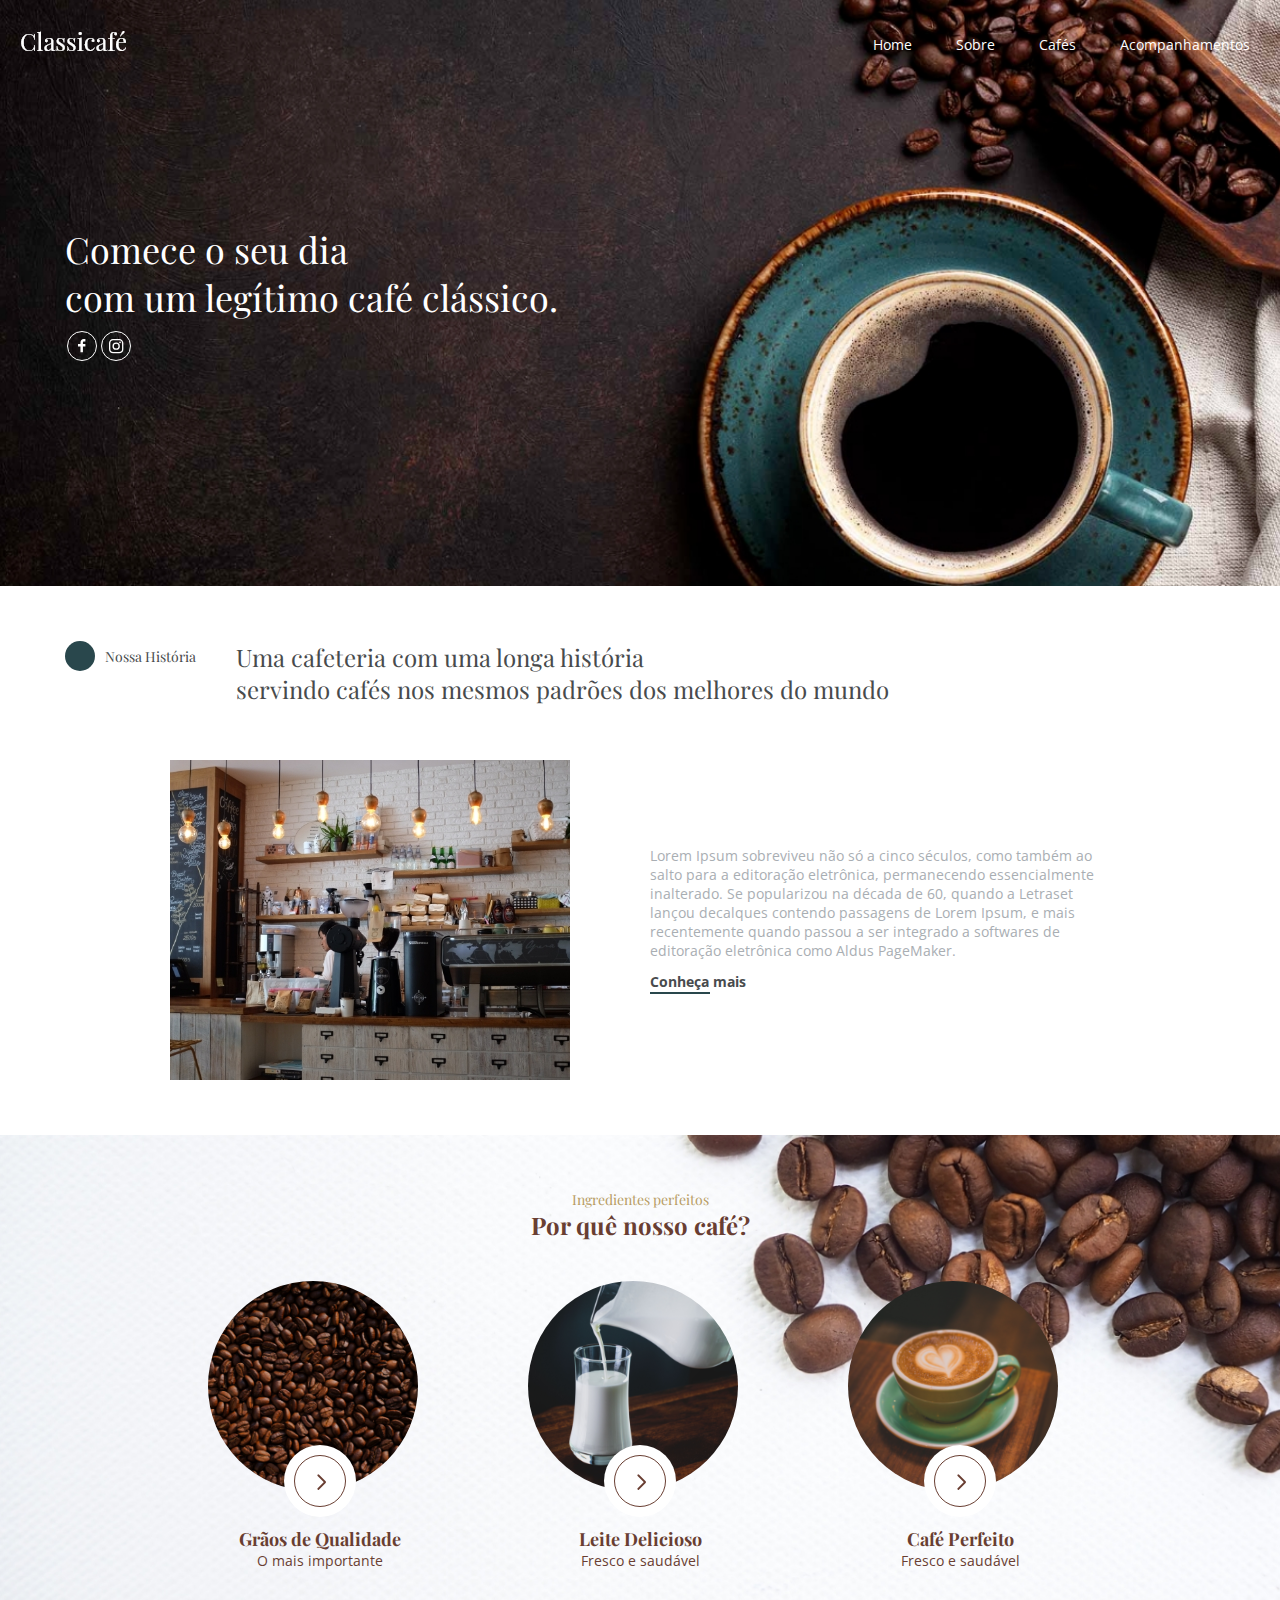
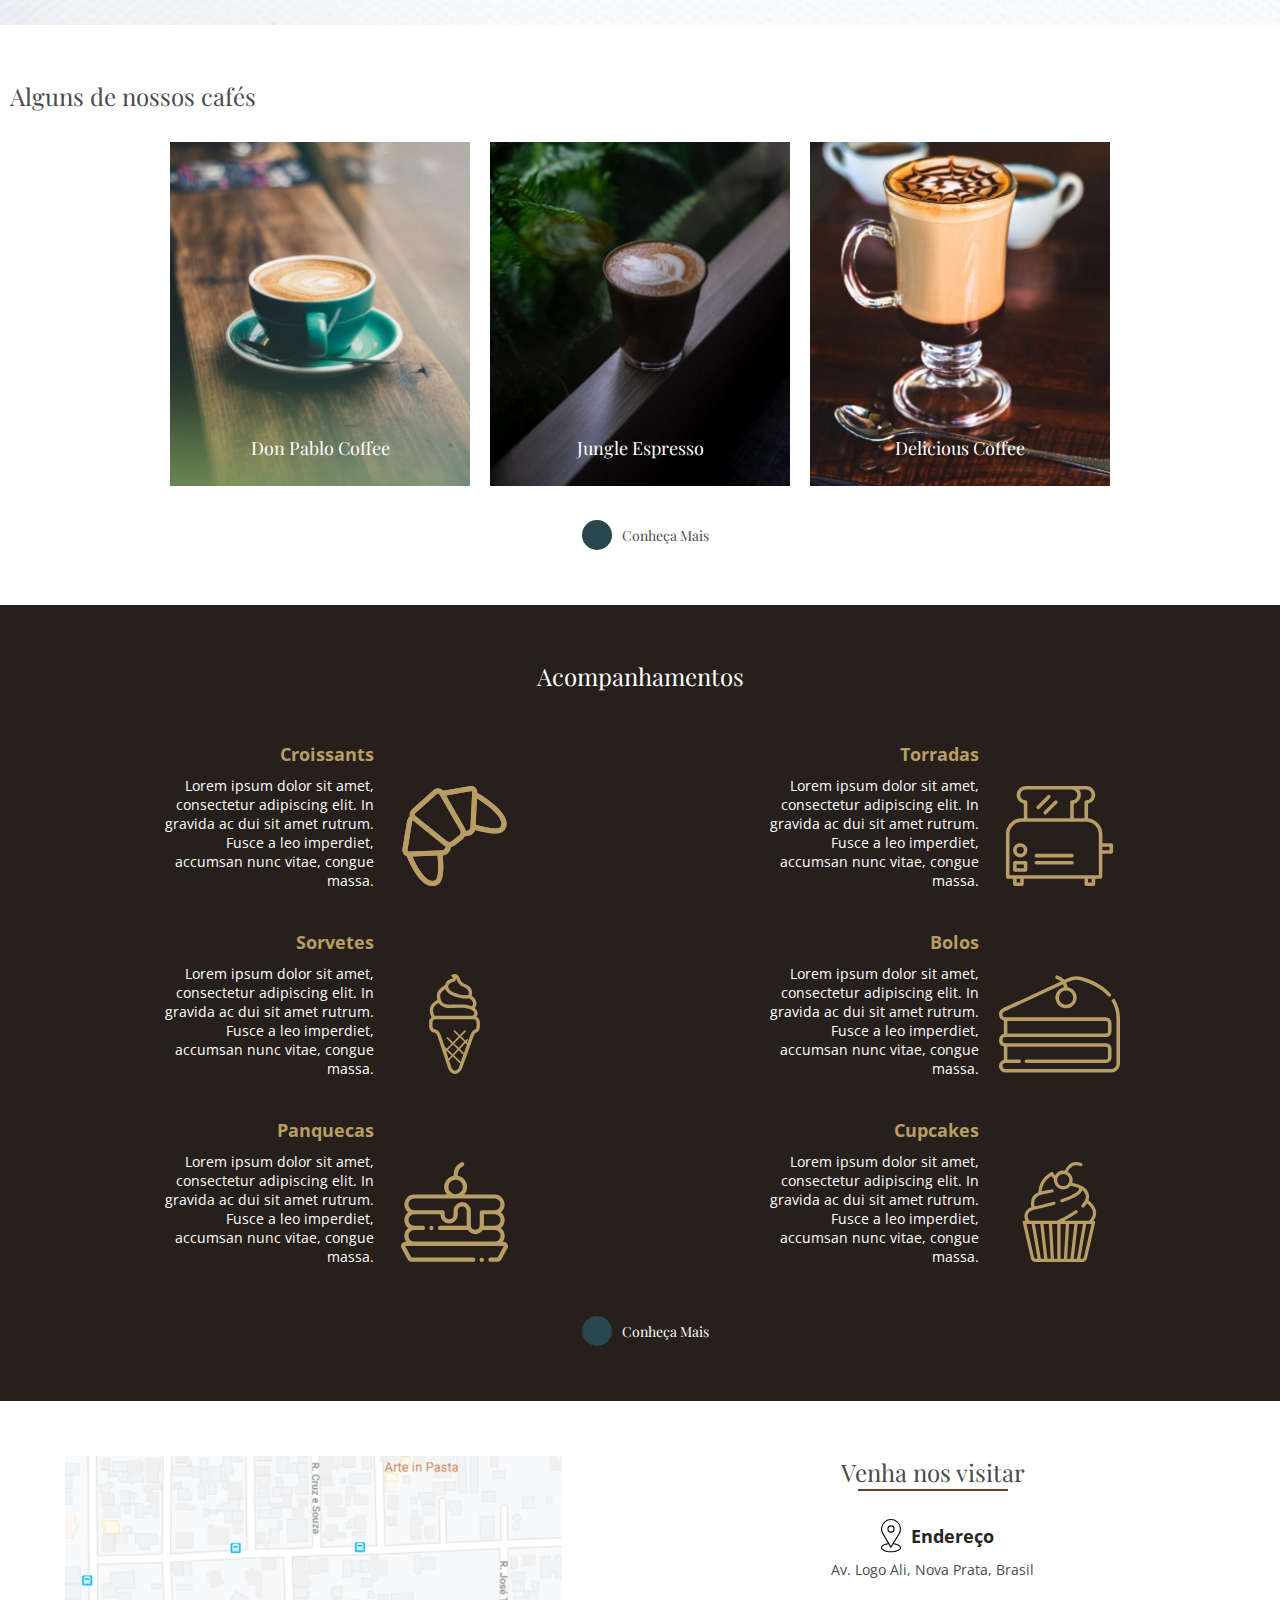
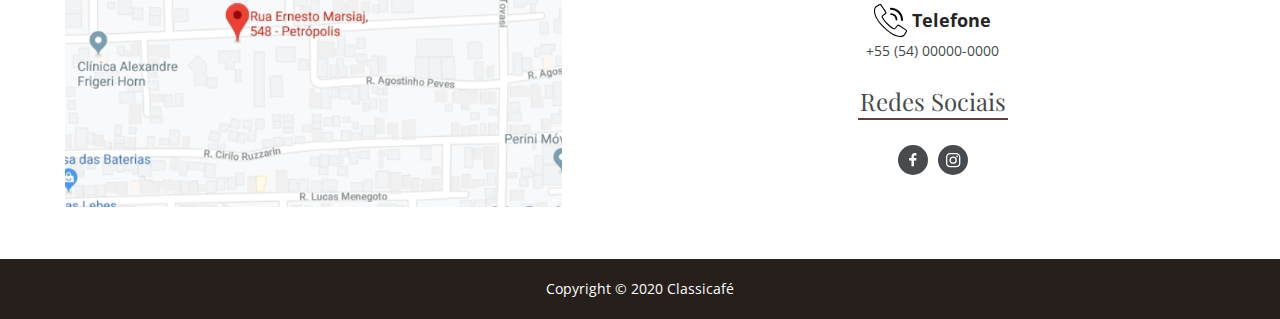
==== commit 15fa921f: "Added burger mobile menu" ====
--- a/index.html
+++ b/index.html
@@ -11,17 +11,18 @@
 <body>
 
     <header class="menu">
-        <div class="container">
-            <a class="menu-logo" href="index.html"><img src="img/logo.png" alt="Classicafé"></a>
-            <nav class="menu-nav">
-                <ul>
-                    <li><a href="index.html">Home</a></li>
-                    <li><a href="index.html">Sobre</a></li>
-                    <li><a href="cafes.html">Cafés</a></li>
-                    <li><a href="acompanhamentos.html">Acompanhamentos</a></li>
-                </ul>
-            </nav>
-        </div>
+        <a class="menu-logo" href="index.html"><img src="img/logo.png" alt="Classicafé"></a>
+        <span class="mobile-btn"></span>
+
+        <nav class="menu-nav mobile-menu">
+            <ul>
+                <li><a href="index.html">Home</a></li>
+                <li><a href="index.html">Sobre</a></li>
+                <li><a href="cafes.html">Cafés</a></li>
+                <li><a href="acompanhamentos.html">Acompanhamentos</a></li>
+            </ul>
+        </nav>
+
     </header>
     <!-- Fecha Menu -->
 
@@ -226,6 +227,9 @@
     </footer>
     <!-- Fecha Footer -->
 
+    <script type="text/javascript" src="js/jquery-3.1.1.min.js"></script>
+    <script type="text/javascript" src="js/app.js"></script>
+
 </body>
 
 </html>--- a/css/style.css
+++ b/css/style.css
@@ -51,44 +51,141 @@
     padding: 15px 0;
     position: absolute;
     width: 100%;
-}
-
-.menu-nav a {
-    text-decoration: none;
-    color: #fff;
+    top: 0;
+    z-index: 100;
+}
+
+.menu-nav {
+    margin: 5px 10px 0 10px;
+    text-align: right;
+}
+
+.menu-nav ul {
+    padding: 0px;
+    margin: 0px;
+}
+
+.menu-nav li {
+	display: inline-block;
+	text-align: right;
+}
+
+.menu-nav li a {
+	display: block;
+	color: white;
+	padding: 15px 20px;
+	text-decoration: none;
     font-family: 'Open Sans', sans-serif;
     font-size: 0.875em;
-    padding: 10px;
-}
-
-.menu-nav a:hover {
-    color: #B89D64;
+	float: left;
+}
+
+.menu nav li a::after {
+	content: '';
+	display: block;
+	background: #B89D64;
+	height: 2px;
+	width: 0;
+	transition: .3s;
+}
+
+.menu nav li a:hover::after, .menu nav li a.active::after {
+	width: 100%;
+}
+
+.menu-logo {
+    display: block;
+	color: white;
+	width: 200px;
+    float: left;
+    padding: 10px 10px 14px 20px;
 }
 
 .menu-nav a.menu_ativo {
     color: #B89D64;
 }
 
-.menu-logo {
-    margin: 0 10px;
-}
+@media only screen and (max-width: 739px) {
 
 .menu-nav {
-    flex: 1;
-    margin: 0 10px;
-    align-self: center;
-}
-
-.menu-nav ul {
+    margin-right: 0;
+}
+
+.menu nav li a::after {
+    visibility: hidden;
+}
+
+.mobile-btn {
+    display: block;
+    color: white;
+    width: 36px;
+    height: 36px;
+    border-top: 4px solid;
+    margin: 15px 20px 0 0;
     float: right;
-    display: flex;
-    list-style: none;
-}
-
-.menu-nav ul li {
-    flex: 1;
-    margin: 0 10px;
-}
+    position: relative;
+    cursor: pointer;
+    -webkit-backface-visibility: hidden;
+}
+
+.mobile-btn::after, .mobile-btn::before {
+    content: '';
+    display: block;
+    height: 4px;
+    margin-top: 6px;
+    background: currentColor;
+    position: relative;
+    transition: transform .2s ease;
+}
+
+.mobile-btn.active {
+    border-top-color: transparent;
+}
+
+.mobile-btn.active::after {
+    margin-top: 0px;
+    top: 2px;
+    transform: rotate(45deg);
+}
+
+.mobile-btn.active::before {
+    margin-top: 0px;
+    top: 6px;
+    transform: rotate(135deg);
+}
+
+.menu-nav.mobile-menu {
+	position: fixed;
+	background: white;
+	padding: 10px;
+	top: 60px;
+    right: 0px;
+    opacity: 0;
+    visibility: hidden;
+    transform: translate3d(60px, 0px, 0px);
+    transition: .3s;
+}
+
+.menu-nav.mobile-menu.active {
+	opacity: 1;
+	visibility: visible;
+	transform: translate3d(0px, 0px, 0px);
+}
+
+.menu-nav.mobile-menu li {
+	display: block;
+}
+
+.menu-nav.mobile-menu li a {
+	border-top: 2px solid;
+	width: 100%;
+    text-align: center;
+    color: #693E32;
+}
+	
+}
+
+
 
 /* Intro */
 
@@ -101,6 +198,7 @@
 @media (max-width: 739px) {
     .intro{
         background: url('../img/bg-intro-mobile.png') no-repeat center center;
+        background-size: cover;
         padding: 150px 0;
     }
 }
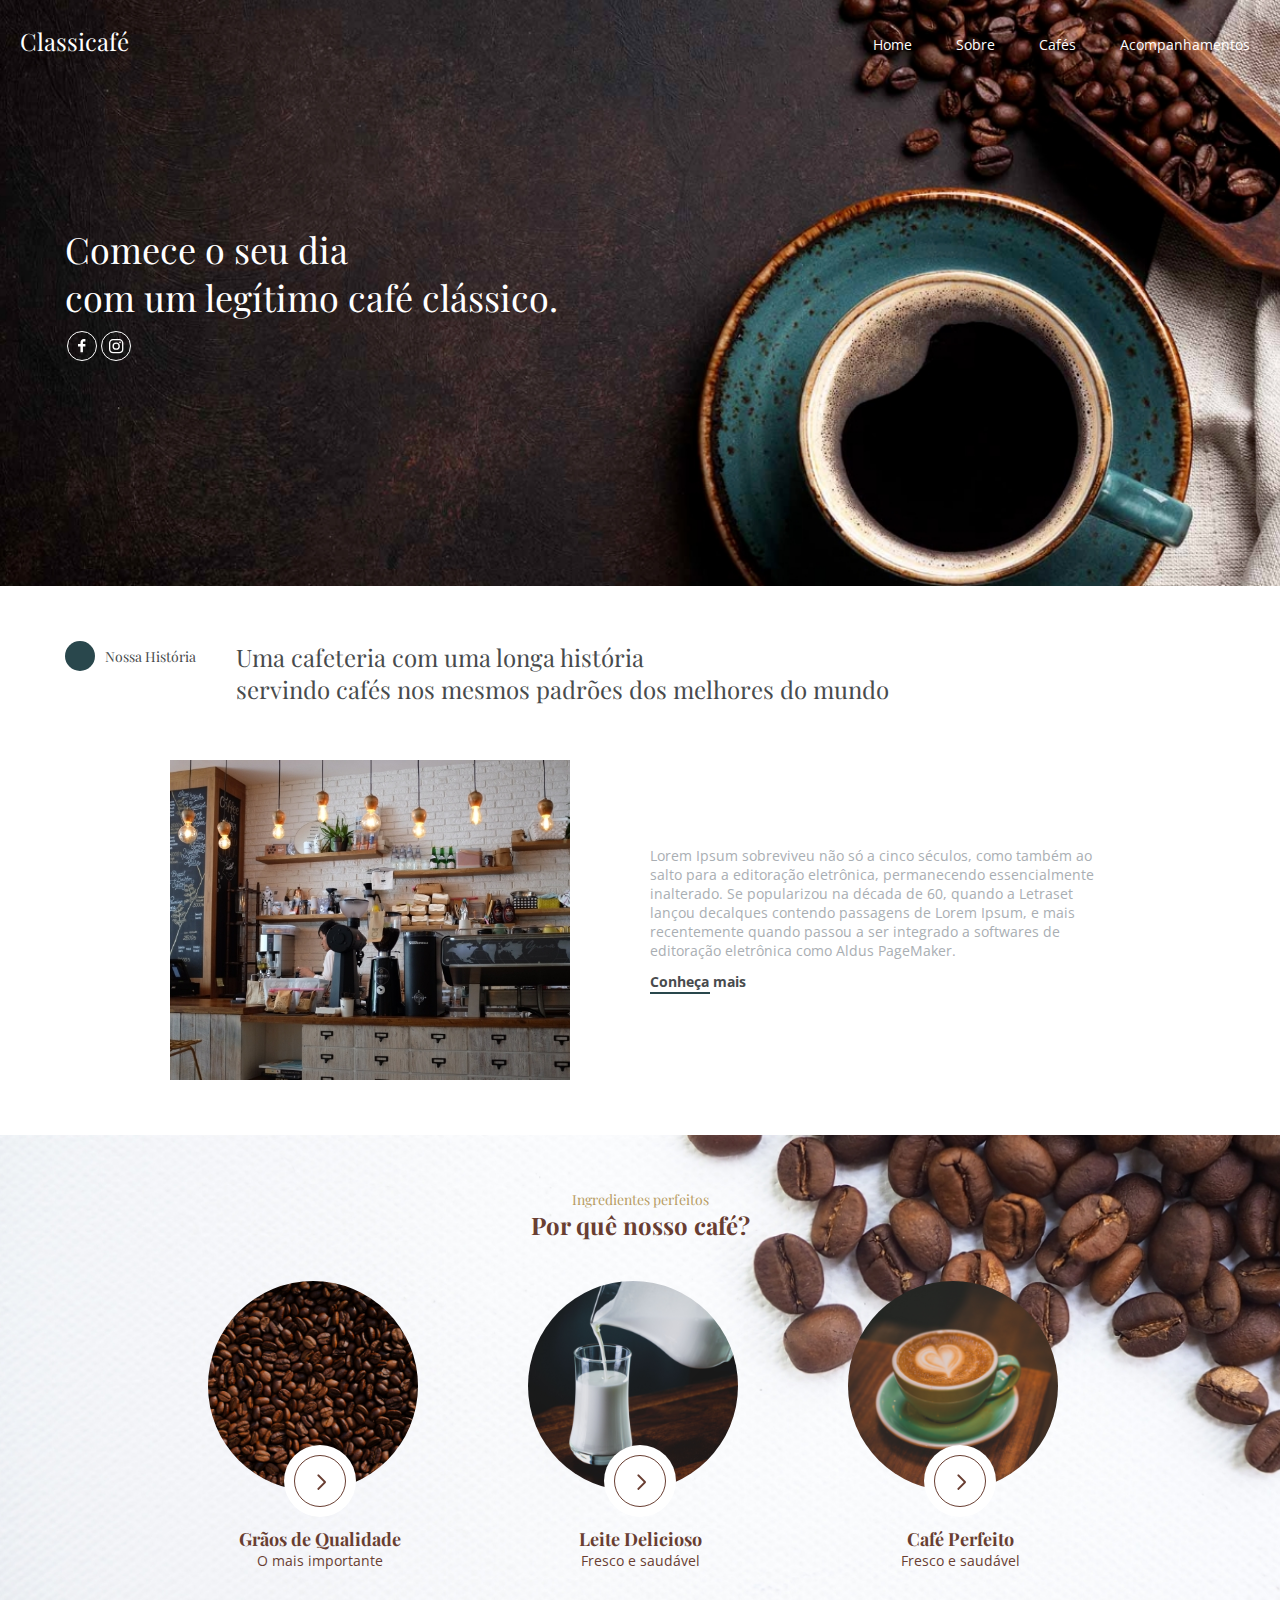
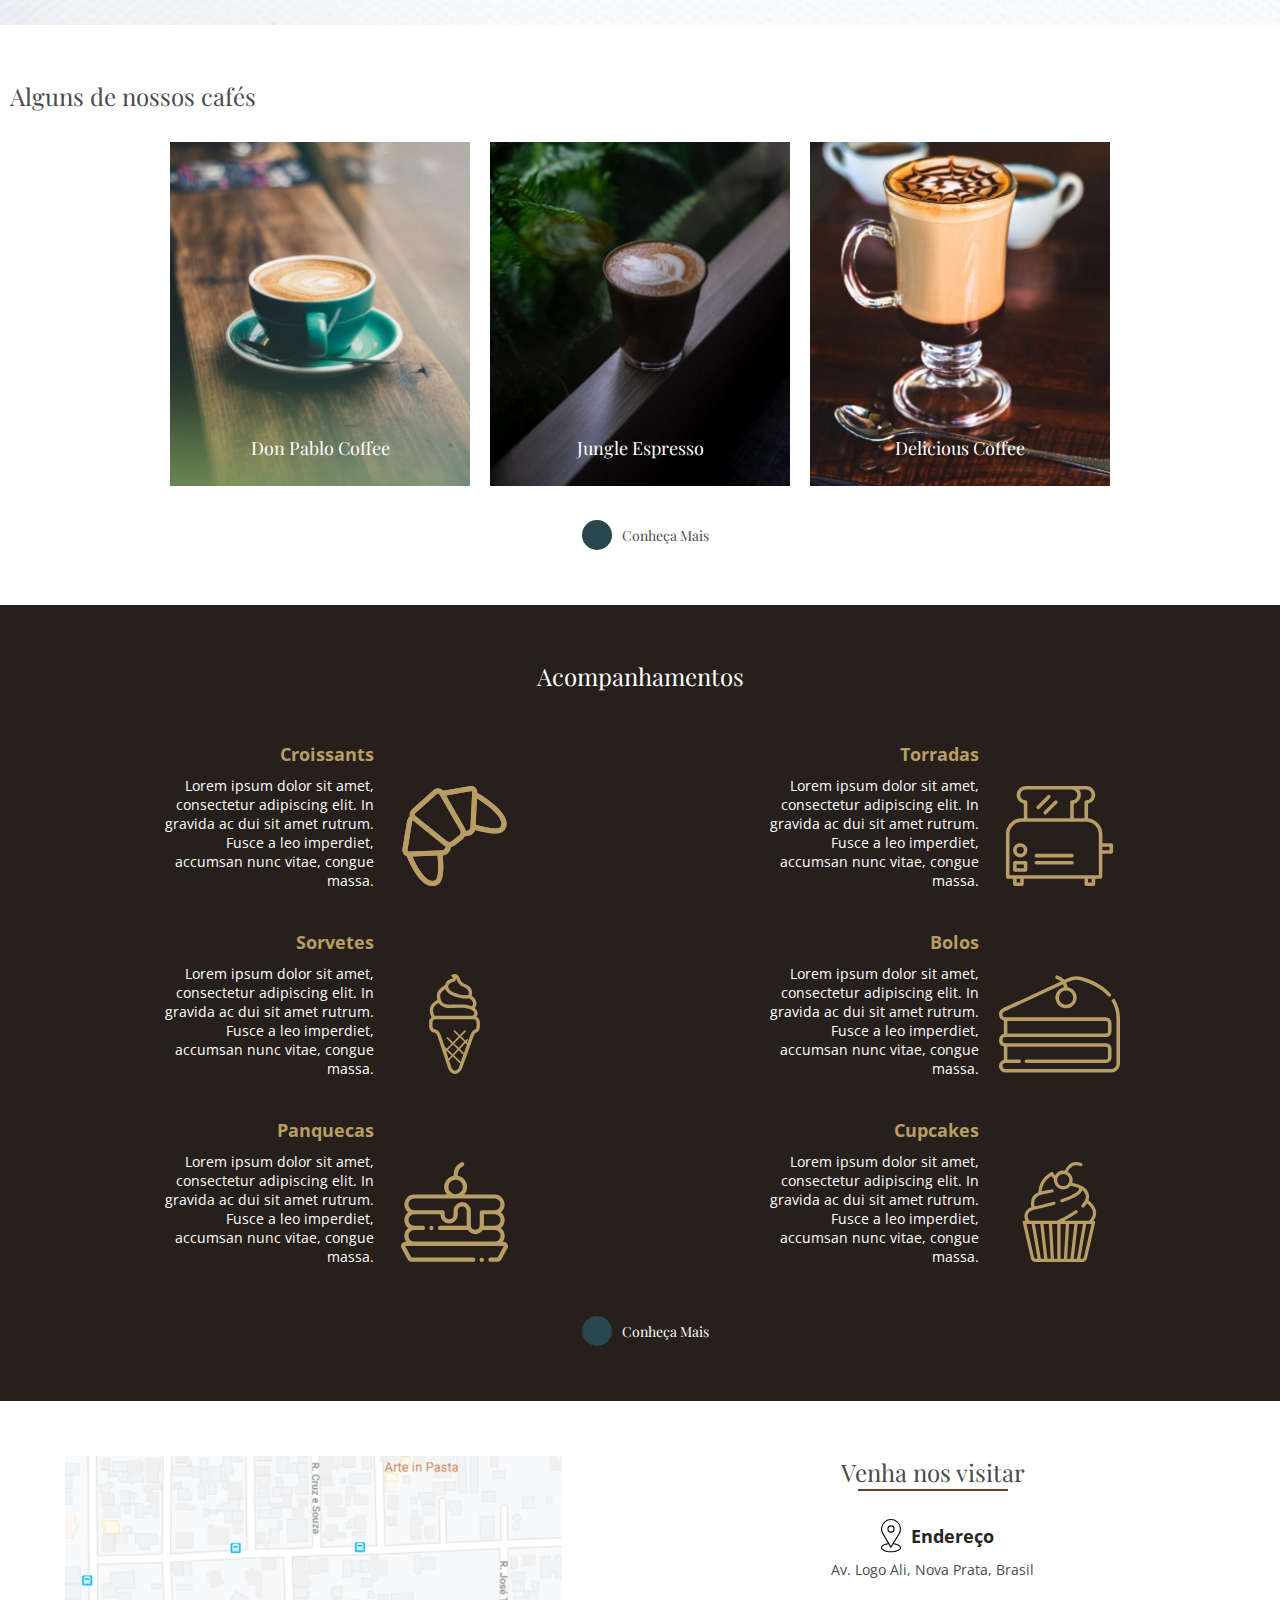
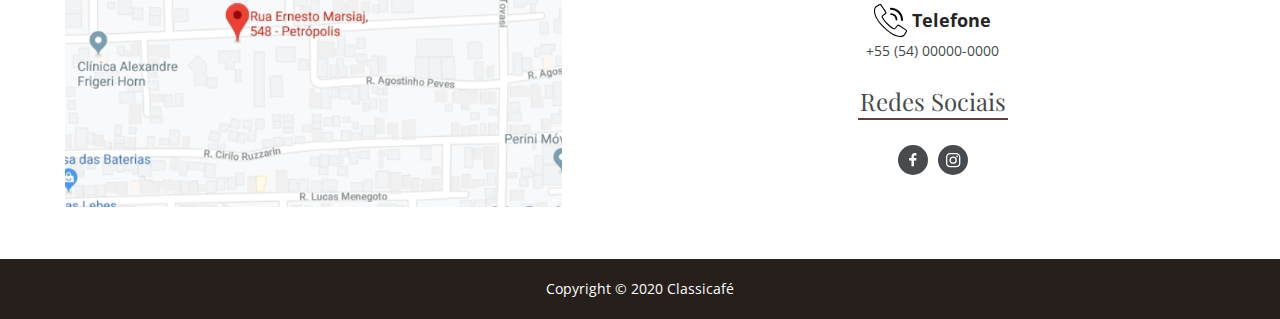
==== commit b9cbfe33: "Some errors fixed" ====
--- a/index.html
+++ b/index.html
@@ -11,7 +11,7 @@
 <body>
 
     <header class="menu">
-        <a class="menu-logo" href="index.html"><img src="img/logo.png" alt="Classicafé"></a>
+        <a class="menu-logo" href="index.html">Classicafé</a>
         <span class="mobile-btn"></span>
 
         <nav class="menu-nav mobile-menu">
--- a/css/style.css
+++ b/css/style.css
@@ -98,10 +98,15 @@
 	color: white;
 	width: 200px;
     float: left;
+    font-size: 1.5em;
     padding: 10px 10px 14px 20px;
 }
 
 .menu-nav a.menu_ativo {
+    color: #B89D64;
+}
+
+.menu-nav a:hover {
     color: #B89D64;
 }
 
@@ -186,7 +191,6 @@
 }
 
 
-
 /* Intro */
 
 .intro {
